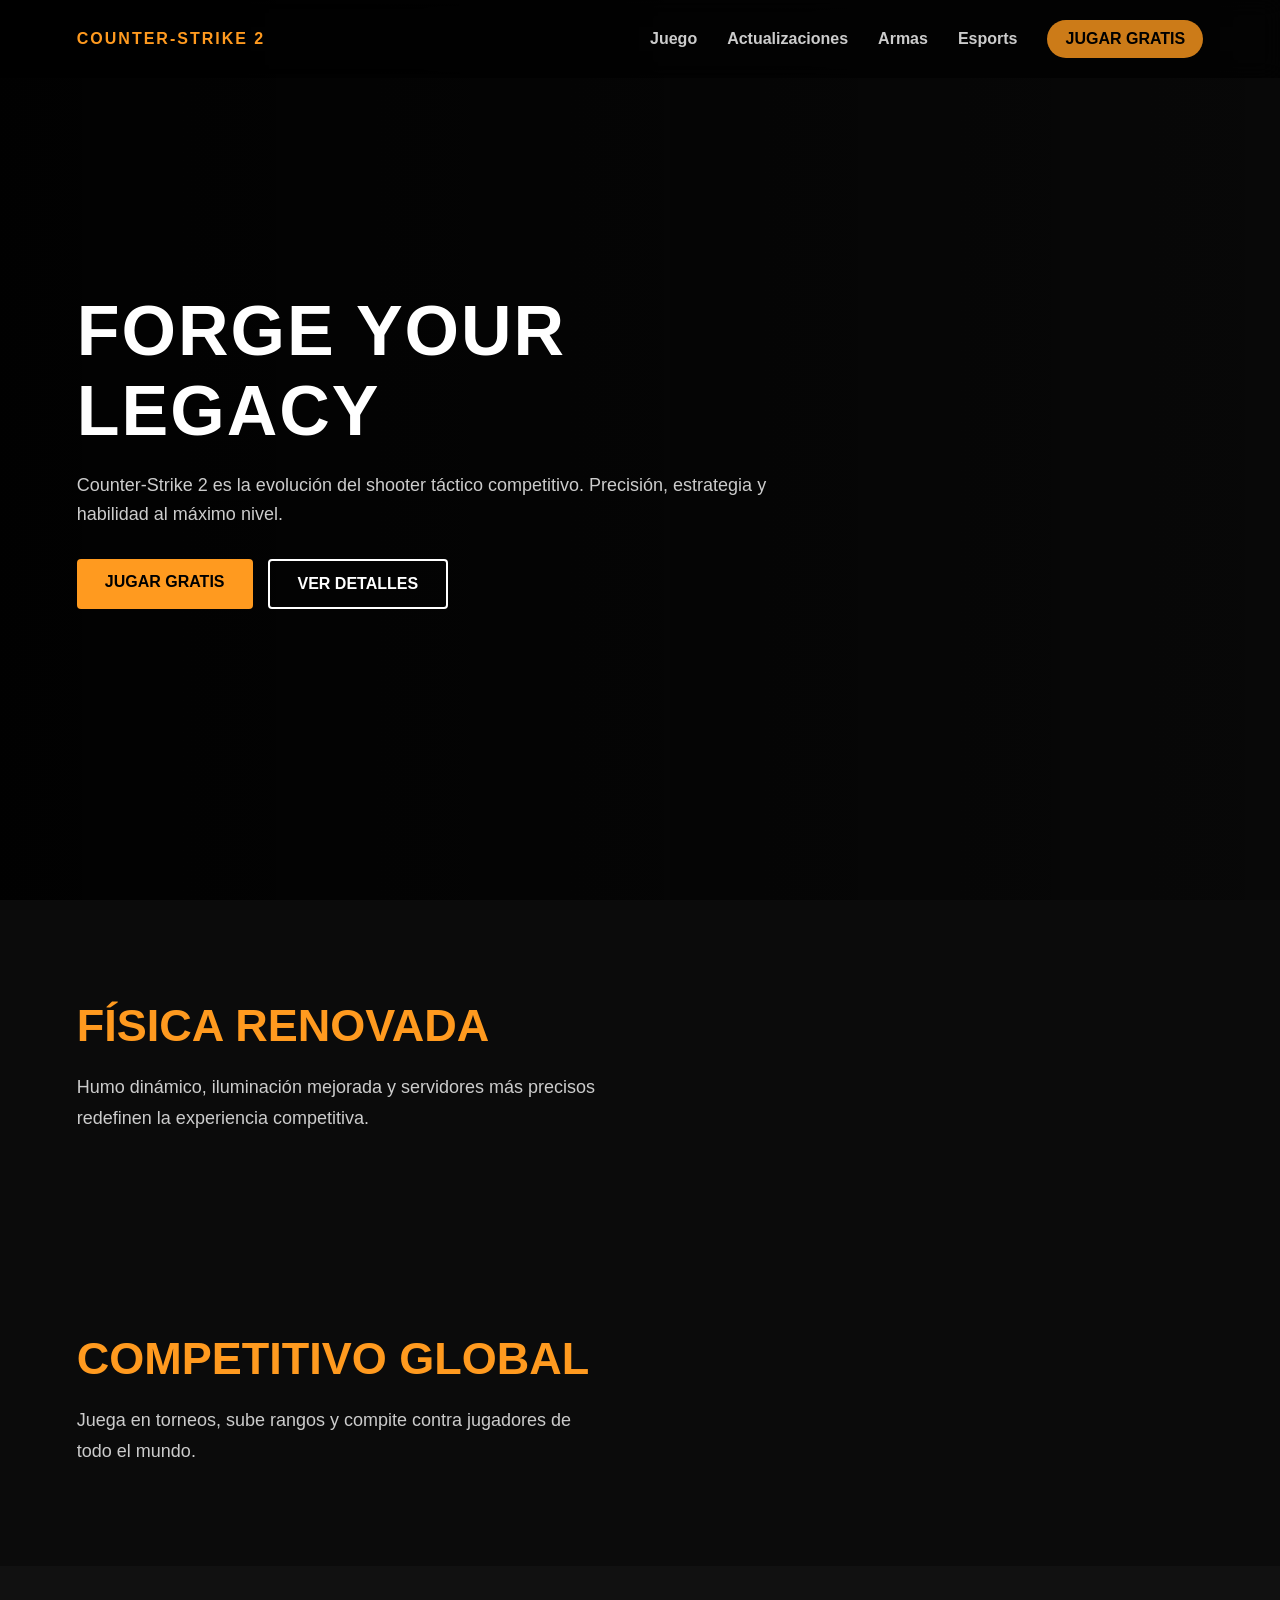
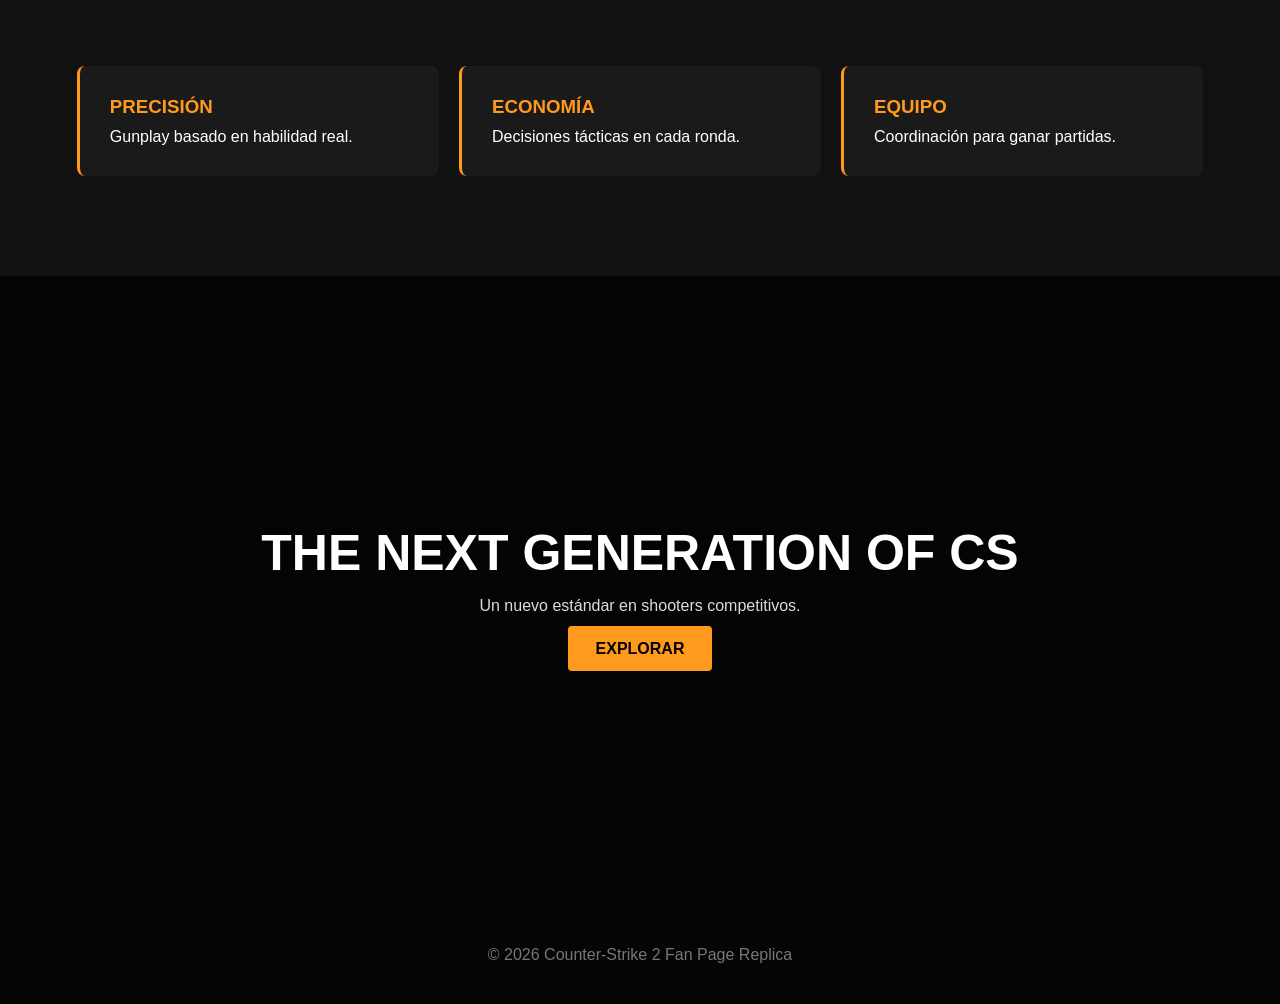
==== index.html @ 10b4cb34 "pagina, css e imagen de prueba" ====
<!DOCTYPE html>
<html lang="es">

<head>
  <meta charset="UTF-8">
  <meta name="viewport" content="width=device-width, initial-scale=1.0">

  <title>Counter-Strike 2</title>

  <link rel="stylesheet" href="pagina.css">
</head>

<body>

  <!-- HEADER -->
  <header>
    <div class="logo">COUNTER-STRIKE 2</div>

    <nav>
      <a href="#">Juego</a>
      <a href="#">Actualizaciones</a>
      <a href="#">Armas</a>
      <a href="#">Esports</a>
      <a class="play" href="#">JUGAR GRATIS</a>
    </nav>
  </header>

  <!-- HERO -->
  <section class="hero">

    <div class="hero-content">

      <h1>
        FORGE YOUR LEGACY
      </h1>

      <p>
        Counter-Strike 2 es la evolución del shooter táctico competitivo.
        Precisión, estrategia y habilidad al máximo nivel.
      </p>

      <div class="buttons">
        <a href="#" class="btn orange">JUGAR GRATIS</a>
        <a href="#" class="btn outline">VER DETALLES</a>
      </div>

    </div>

  </section>

  <!-- FEATURE BLOCK -->
  <section class="feature">

    <div class="text">
      <h2>FÍSICA RENOVADA</h2>
      <p>
        Humo dinámico, iluminación mejorada y servidores más precisos
        redefinen la experiencia competitiva.
      </p>
    </div>

    <div class="image">
      <img src="https://gaming-cdn.com/images/products/9459/screenshot/counter-strike-2-pc-mac-juego-steam-wallpaper-5.jpg?v=1742208833 " alt="">
    </div>

  </section>

  <!-- FEATURE BLOCK REVERSE -->
  <section class="feature reverse">

    <div class="image">
      <img src="https://img.redbull.com/images/c_limit,w_1500,h_1000/f_auto,q_auto/redbullcom/2023/10/29/nrpyeccfqqqiwzxzcxx1/counter-strike-2-consejos" alt="">
    </div>

    <div class="text">
      <h2>COMPETITIVO GLOBAL</h2>
      <p>
        Juega en torneos, sube rangos y compite contra jugadores de todo el mundo.
      </p>
    </div>

  </section>

  <!-- CARDS -->
  <section class="cards">

    <div class="card">
      <h3>PRECISIÓN</h3>
      <p>Gunplay basado en habilidad real.</p>
    </div>

    <div class="card">
      <h3>ECONOMÍA</h3>
      <p>Decisiones tácticas en cada ronda.</p>
    </div>

    <div class="card">
      <h3>EQUIPO</h3>
      <p>Coordinación para ganar partidas.</p>
    </div>

  </section>

  <!-- BIG IMAGE SECTION -->
  <section class="big">

    <div class="big-content">
      <h2>THE NEXT GENERATION OF CS</h2>
      <p>Un nuevo estándar en shooters competitivos.</p>
      <a href="#" class="btn orange">EXPLORAR</a>
    </div>

  </section>

  <!-- FOOTER -->
  <footer>
    <p>© 2026 Counter-Strike 2 Fan Page Replica</p>
  </footer>

</body>

</html>
---- pagina.css ----
*{
  margin:0;
  padding:0;
  box-sizing:border-box;
  font-family:Arial, Helvetica, sans-serif;
}

body{
  background:#0b0b0b;
  color:white;
}

/* HEADER */

header{
  position:fixed;
  top:0;
  width:100%;
  display:flex;
  justify-content:space-between;
  align-items:center;
  padding:20px 6%;
  background:rgba(0,0,0,0.6);
  backdrop-filter:blur(10px);
  z-index:1000;
}

.logo{
  font-weight:900;
  letter-spacing:2px;
  color:#ff9a1f;
}

nav{
  display:flex;
  gap:30px;
  align-items:center;
}

nav a{
  color:white;
  text-decoration:none;
  font-weight:600;
  opacity:0.8;
  transition:0.3s;
}

nav a:hover{
  opacity:1;
  color:#ff9a1f;
}

.play{
  padding:10px 18px;
  background:#ff9a1f;
  color:black !important;
  border-radius:30px;
  font-weight:bold;
}

/* HERO */

.hero{
  height:100vh;
  background:url("https://gaming-cdn.com/images/products/9459/orig/counter-strike-2-pc-mac-juego-steam-cover.jpg?v=1742208833");
  background-size:cover;
  background-position:center;
  display:flex;
  align-items:center;
  padding:0 6%;
  position:relative;
}

.hero::before{
  content:"";
  position:absolute;
  inset:0;
  background:linear-gradient(to right, rgba(0,0,0,0.9), rgba(0,0,0,0.3));
}

.hero-content{
  position:relative;
  max-width:700px;
}

.hero h1{
  font-size:70px;
  letter-spacing:2px;
}

.hero p{
  margin-top:20px;
  color:#ccc;
  line-height:1.6;
  font-size:18px;
}

.buttons{
  margin-top:30px;
  display:flex;
  gap:15px;
}

.btn{
  padding:14px 28px;
  text-decoration:none;
  font-weight:bold;
  border-radius:4px;
  transition:0.3s;
}

.orange{
  background:#ff9a1f;
  color:black;
}

.orange:hover{
  background:#ffb347;
}

.outline{
  border:2px solid white;
  color:white;
}

.outline:hover{
  background:white;
  color:black;
}

/* FEATURE SECTIONS */

.feature{
  display:flex;
  align-items:center;
  justify-content:space-between;
  padding:100px 6%;
  gap:60px;
}

.feature .text{
  flex:1;
}

.feature h2{
  font-size:45px;
  margin-bottom:20px;
  color:#ff9a1f;
}

.feature p{
  color:#ccc;
  line-height:1.7;
  font-size:18px;
}

.feature .image{
  flex:1;
}

.feature img{
  width:100%;
  border-radius:10px;
}

/* reverse layout */
.reverse{
  flex-direction:row-reverse;
}

/* CARDS */

.cards{
  display:grid;
  grid-template-columns:repeat(auto-fit,minmax(250px,1fr));
  padding:100px 6%;
  gap:20px;
  background:#111;
}

.card{
  background:#1a1a1a;
  padding:30px;
  border-radius:8px;
  border-left:3px solid #ff9a1f;
}

.card h3{
  margin-bottom:10px;
  color:#ff9a1f;
}

/* BIG SECTION */

.big{
  height:70vh;
  background:url("https://giffiles.alphacoders.com/220/220992.gif");
  background-size:cover;
  background-position:center;
  display:flex;
  align-items:center;
  justify-content:center;
  text-align:center;
  position:relative;
}

.big::before{
  content:"";
  position:absolute;
  inset:0;
  background:rgba(0,0,0,0.6);
}

.big-content{
  position:relative;
  max-width:800px;
}

.big h2{
  font-size:50px;
  margin-bottom:15px;
}

.big p{
  color:#ddd;
  margin-bottom:25px;
}

/* FOOTER */

footer{
  padding:40px;
  text-align:center;
  background:#050505;
  color:#777;
}

/* RESPONSIVE */

@media(max-width:900px){

  .hero h1{
    font-size:40px;
  }

  .feature{
    flex-direction:column;
  }

}
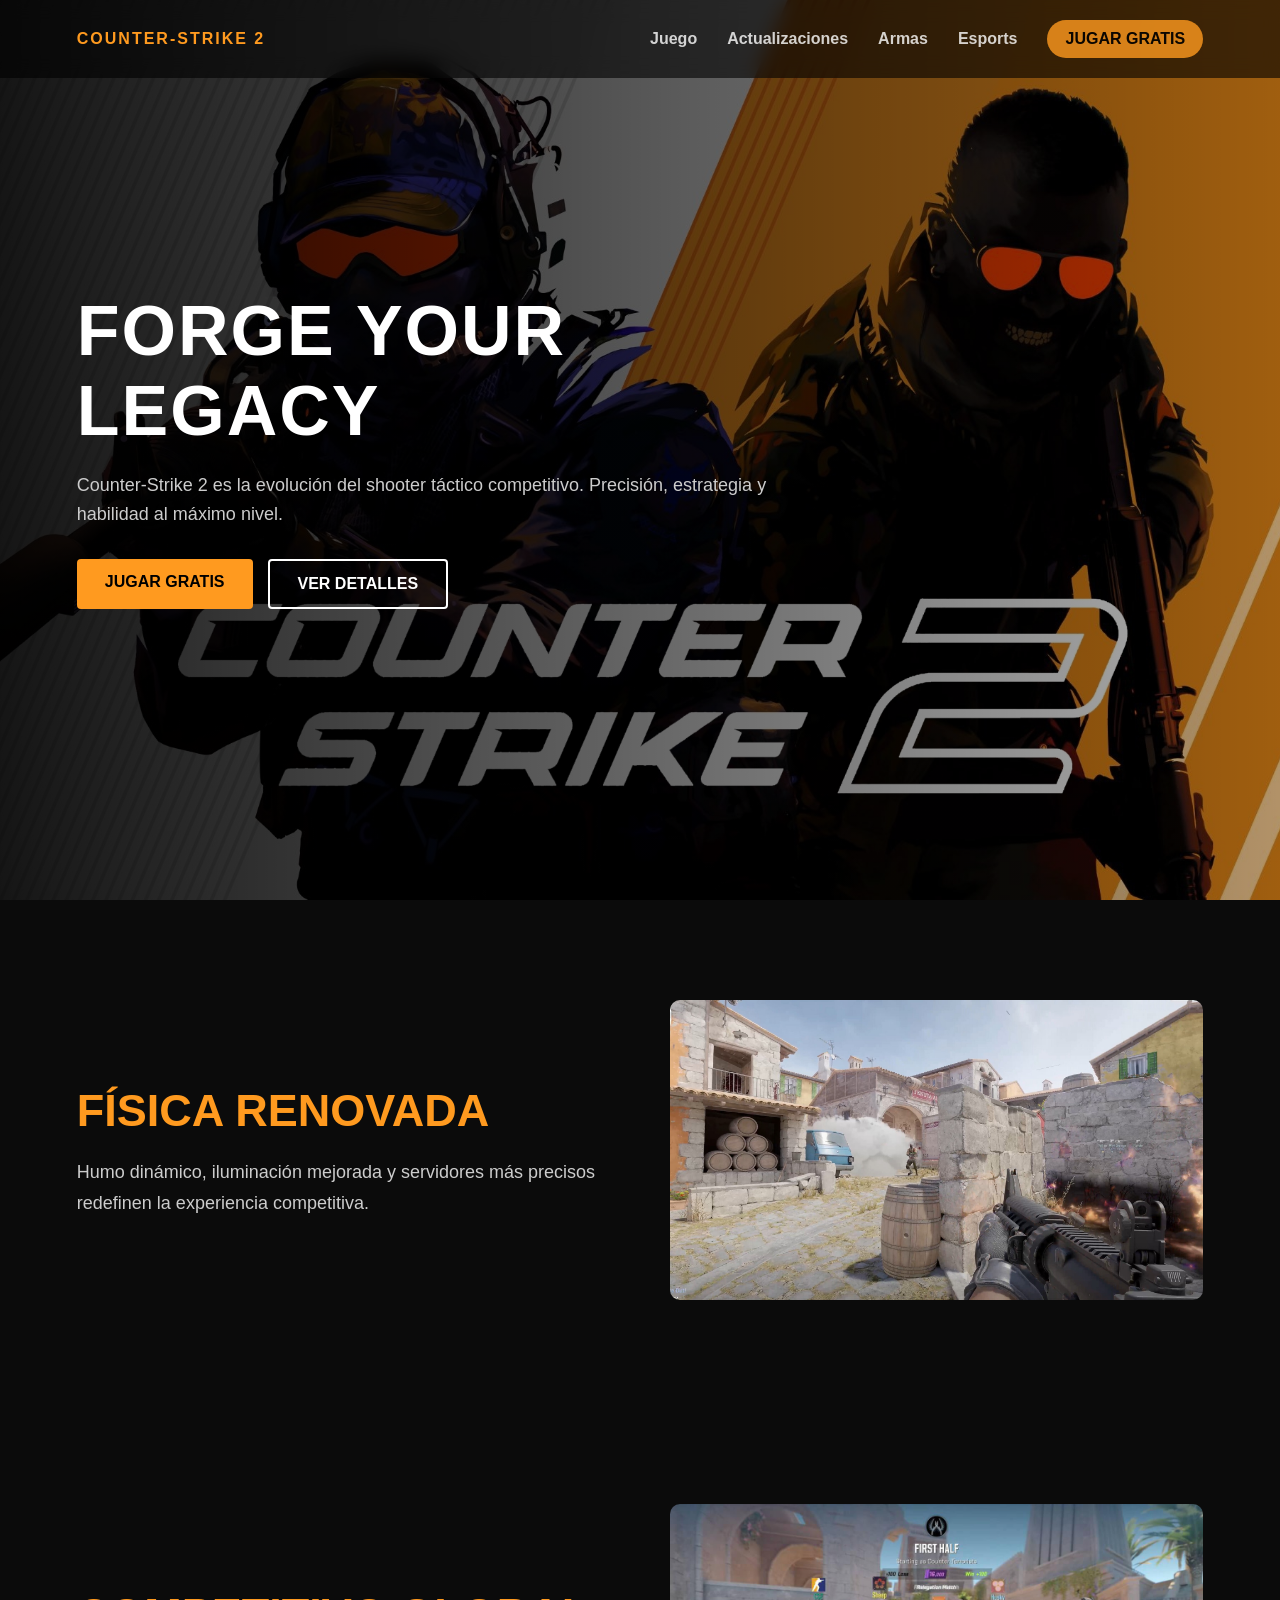
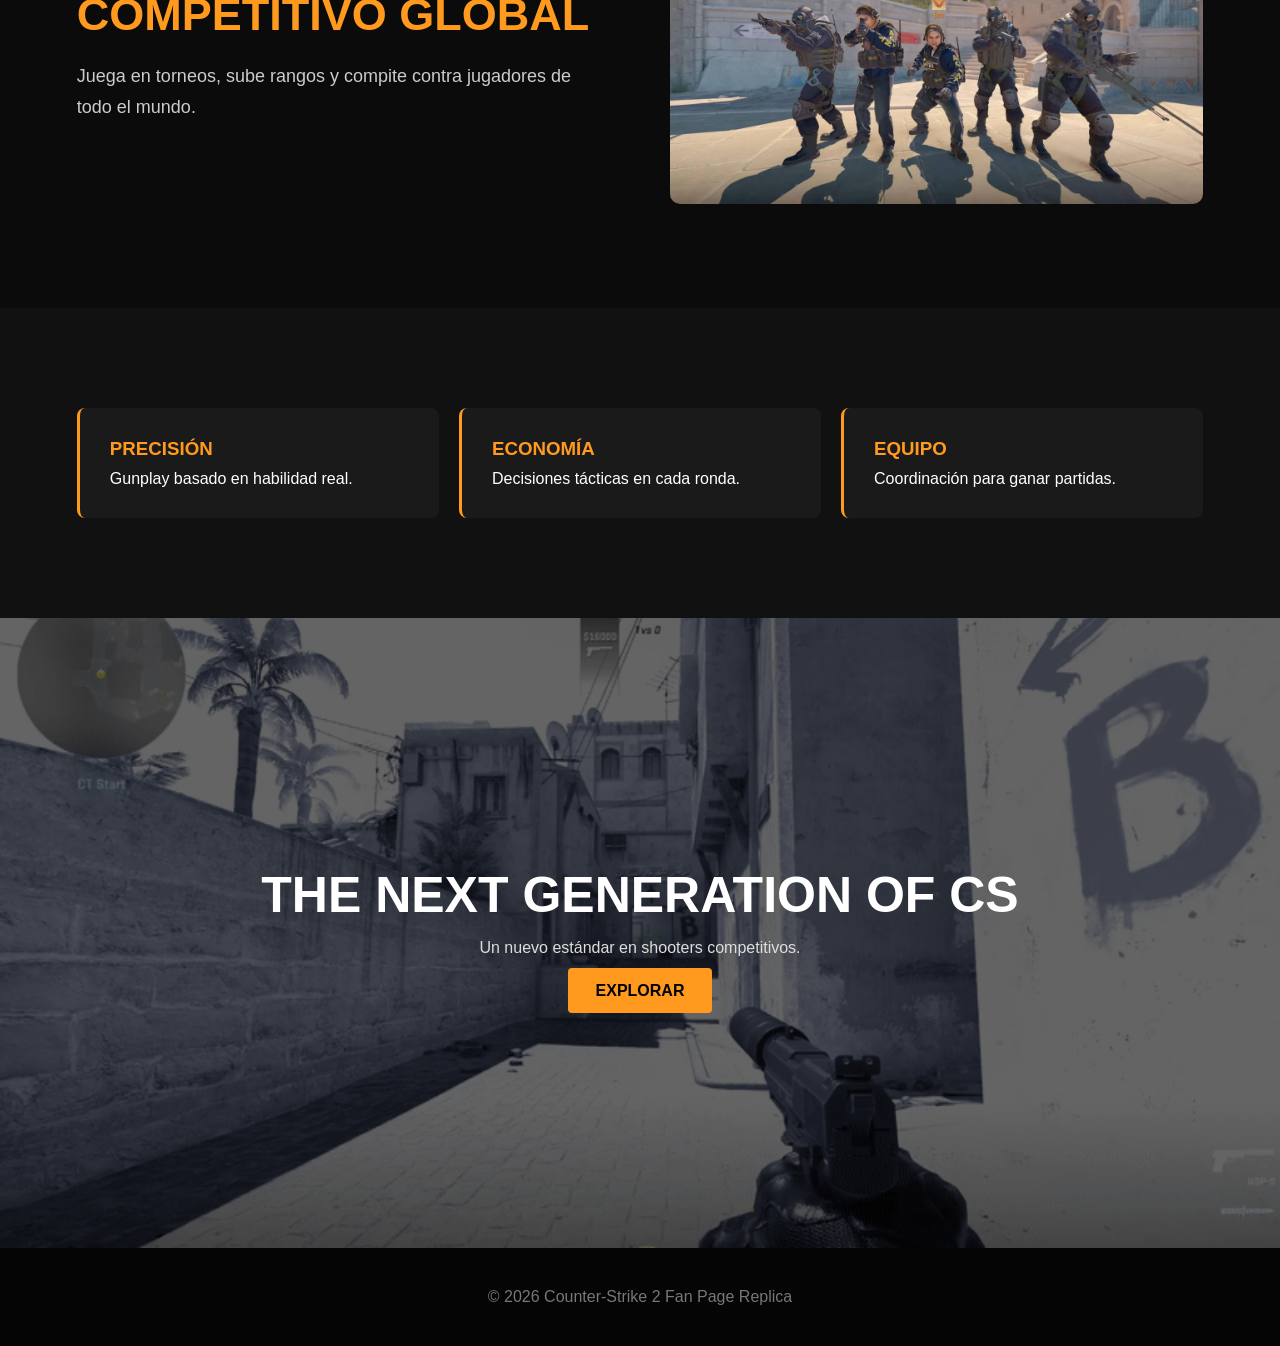
==== commit c9a21a97: "Imagenes en ruta relativa" ====
--- a/index.html
+++ b/index.html
@@ -60,7 +60,7 @@
     </div>
 
     <div class="image">
-      <img src="https://gaming-cdn.com/images/products/9459/screenshot/counter-strike-2-pc-mac-juego-steam-wallpaper-5.jpg?v=1742208833 " alt="">
+      <img src="img/fisicas.jpg">
     </div>
 
   </section>
@@ -69,7 +69,7 @@
   <section class="feature reverse">
 
     <div class="image">
-      <img src="https://img.redbull.com/images/c_limit,w_1500,h_1000/f_auto,q_auto/redbullcom/2023/10/29/nrpyeccfqqqiwzxzcxx1/counter-strike-2-consejos" alt="">
+      <img src="img/InicioRonda.jpg">
     </div>
 
     <div class="text">
--- a/pagina.css
+++ b/pagina.css
@@ -62,7 +62,7 @@
 
 .hero{
   height:100vh;
-  background:url("https://gaming-cdn.com/images/products/9459/orig/counter-strike-2-pc-mac-juego-steam-cover.jpg?v=1742208833");
+  background:url("img/fondoCounterStrike.jpg");
   background-size:cover;
   background-position:center;
   display:flex;
@@ -194,7 +194,7 @@
 
 .big{
   height:70vh;
-  background:url("https://giffiles.alphacoders.com/220/220992.gif");
+  background:url("img/inicio.gif");
   background-size:cover;
   background-position:center;
   display:flex;
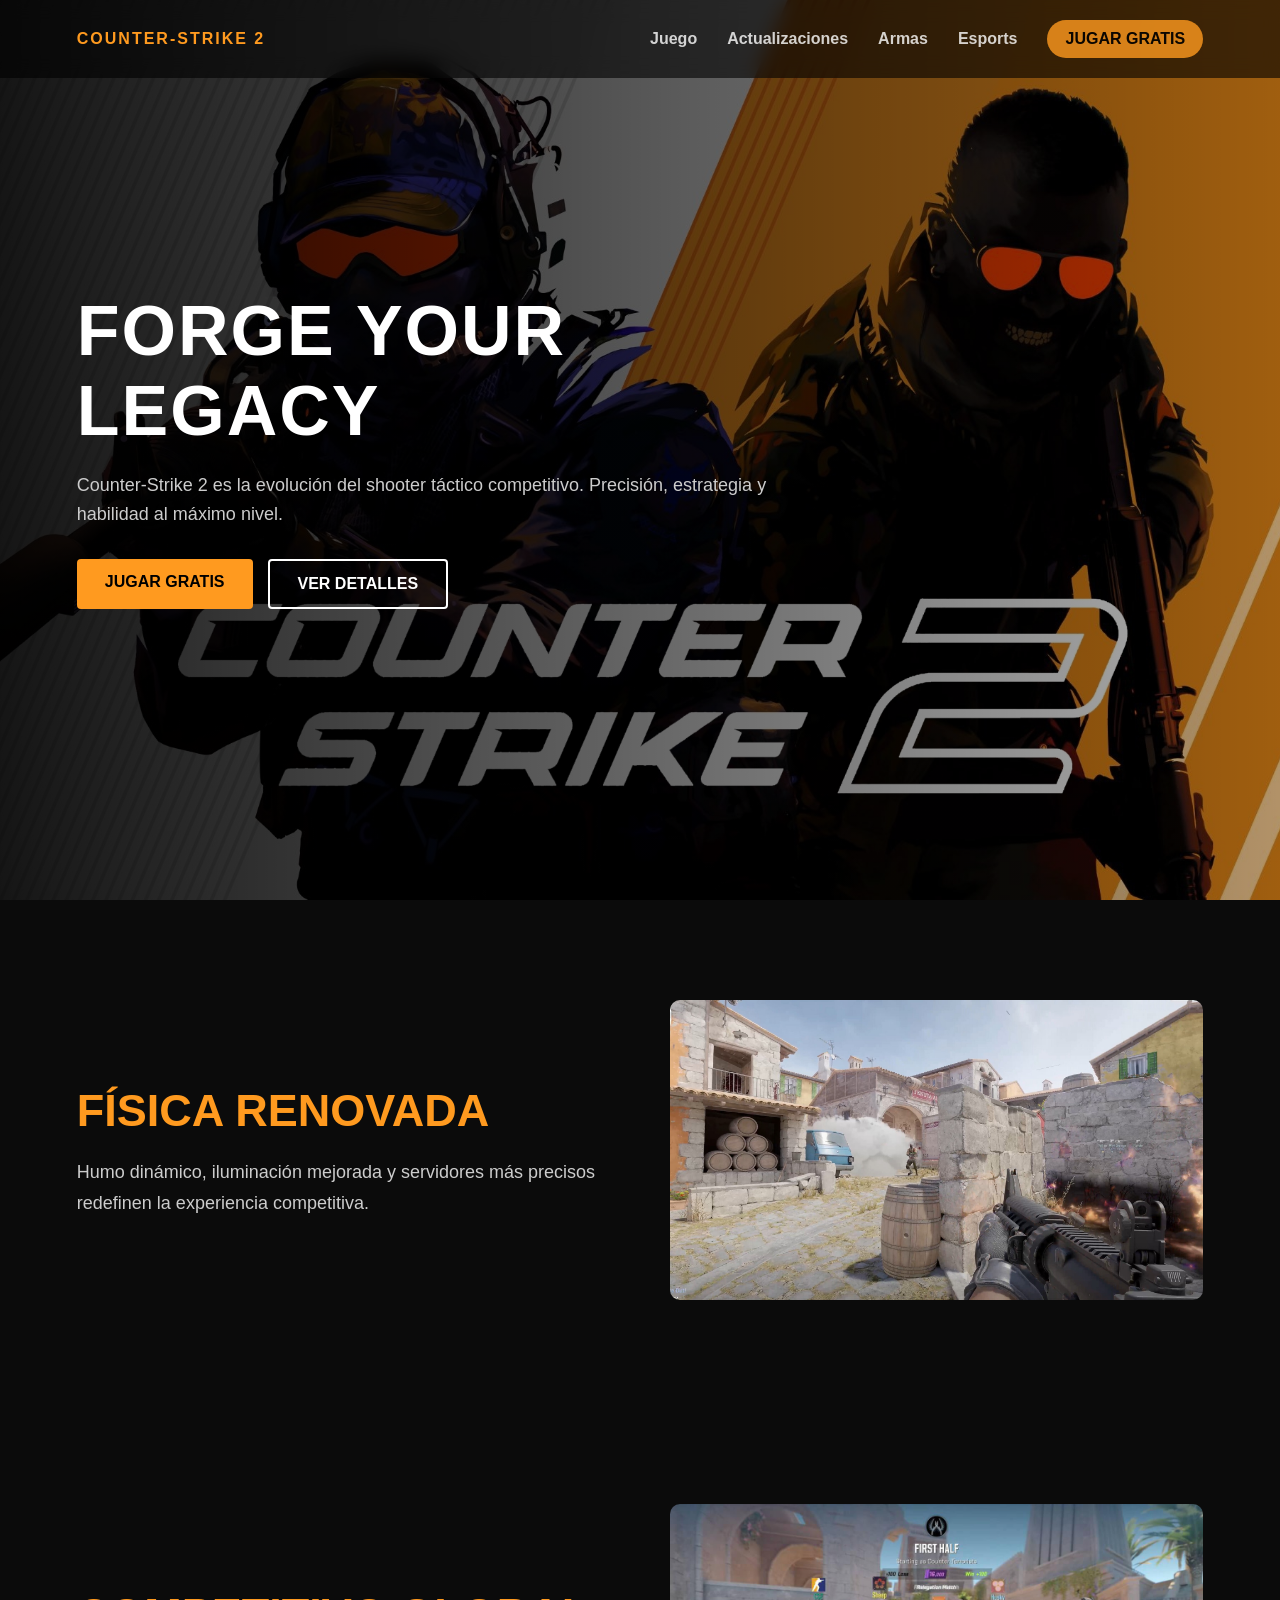
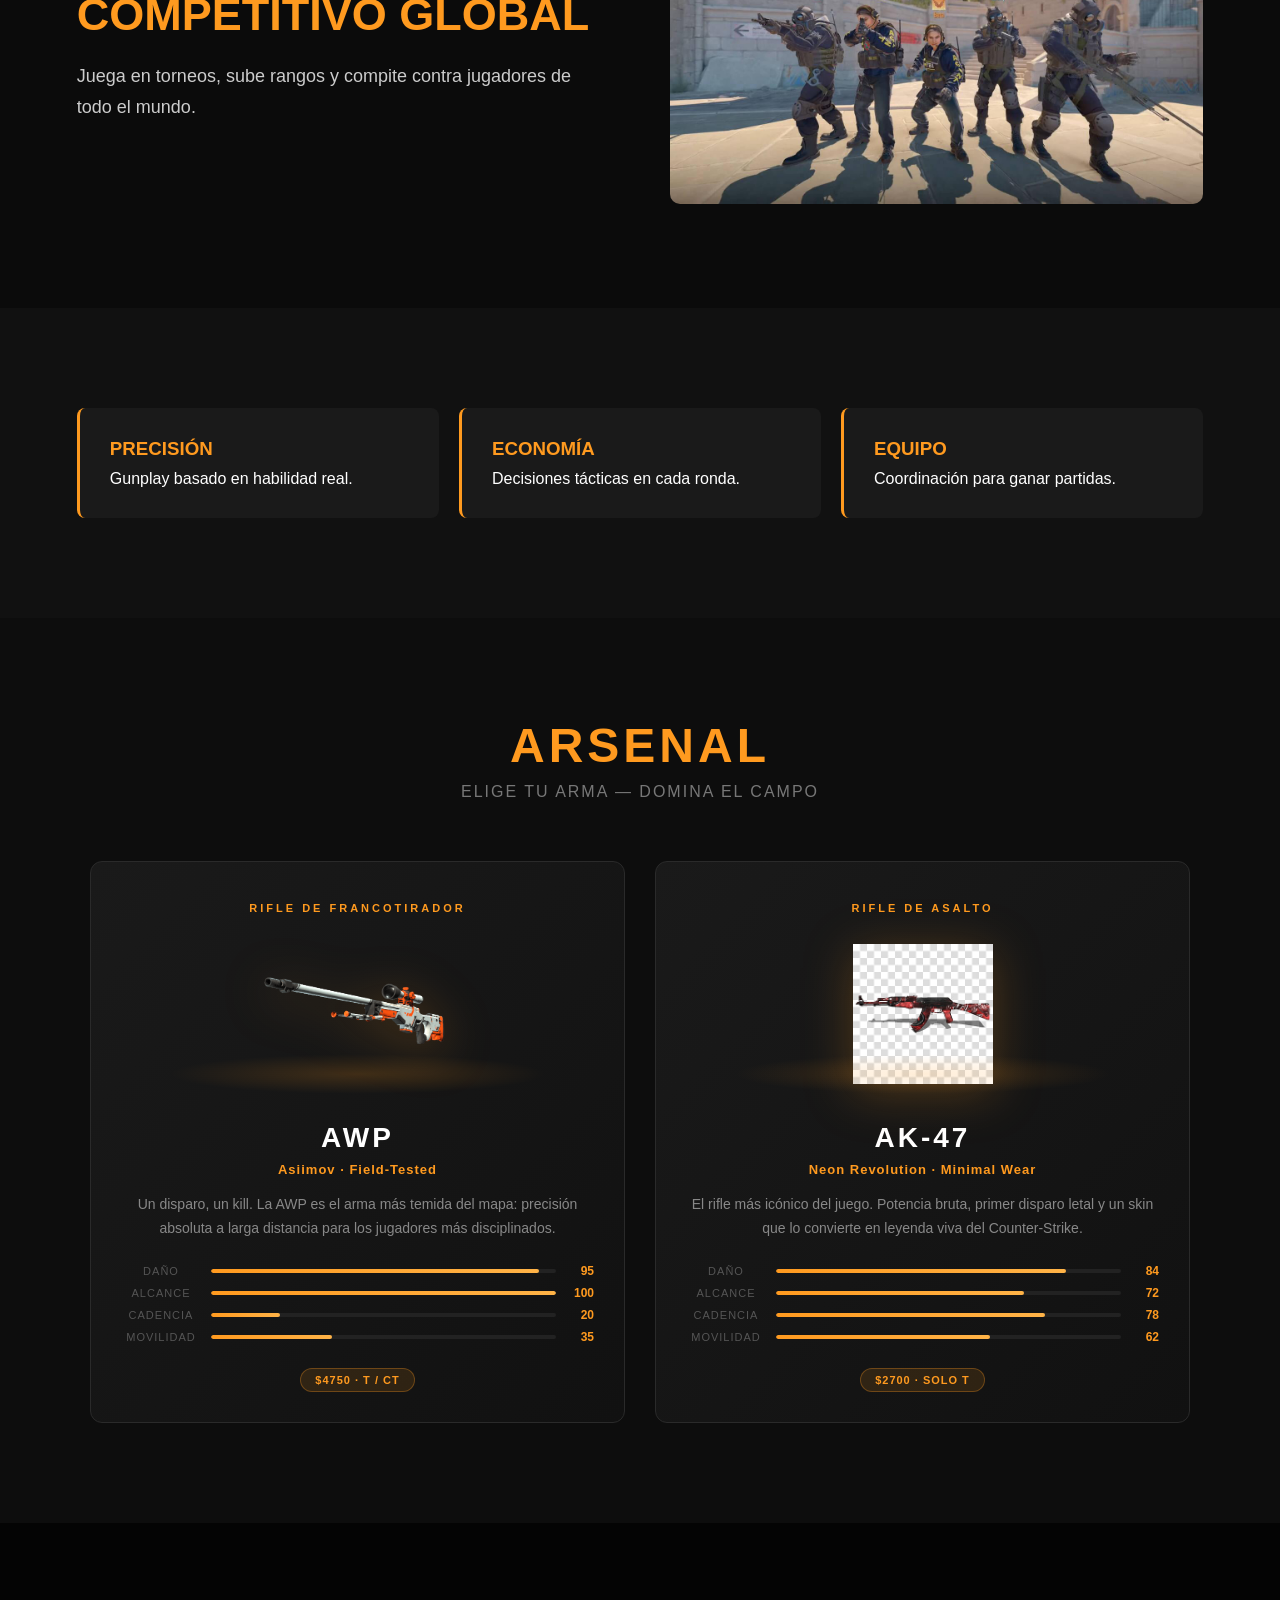
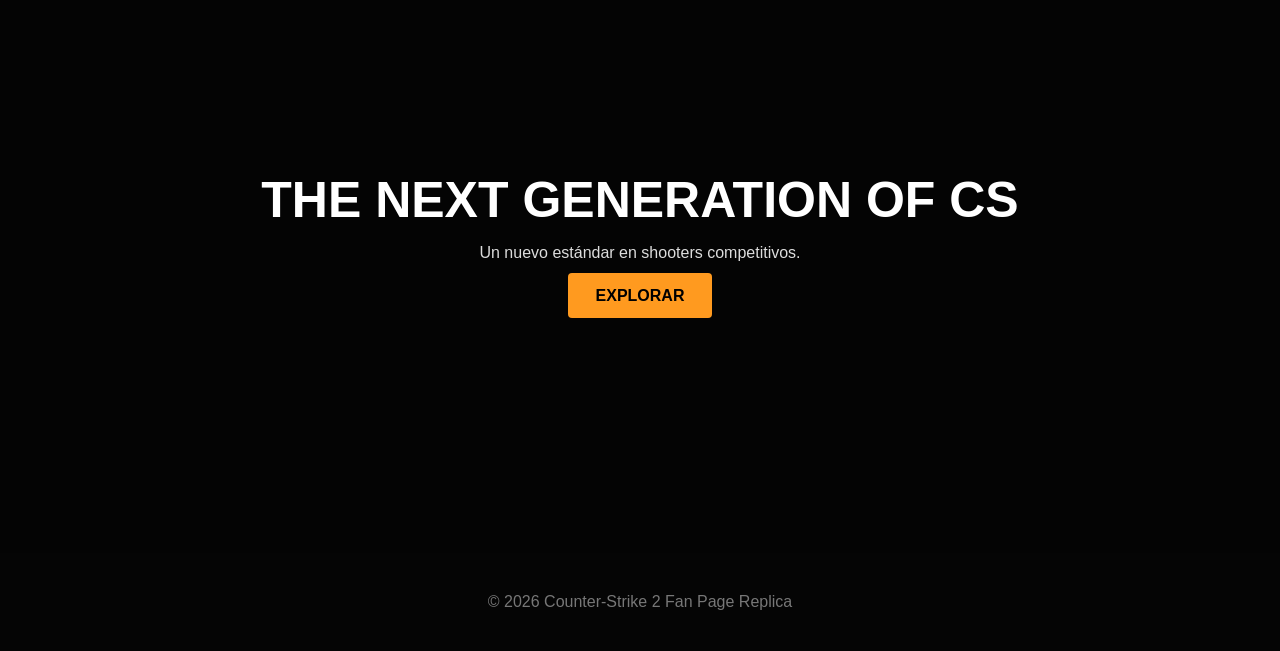
==== commit 09e3a1e5: "Armas Awp y Ak47" ====
--- a/index.html
+++ b/index.html
@@ -4,10 +4,8 @@
 <head>
   <meta charset="UTF-8">
   <meta name="viewport" content="width=device-width, initial-scale=1.0">
-
   <title>Counter-Strike 2</title>
-
-  <link rel="stylesheet" href="pagina.css">
+  <link rel="stylesheet" href="css/pagina.css">
 </head>
 
 <body>
@@ -15,7 +13,6 @@
   <!-- HEADER -->
   <header>
     <div class="logo">COUNTER-STRIKE 2</div>
-
     <nav>
       <a href="#">Juego</a>
       <a href="#">Actualizaciones</a>
@@ -27,89 +24,139 @@
 
   <!-- HERO -->
   <section class="hero">
-
     <div class="hero-content">
-
-      <h1>
-        FORGE YOUR LEGACY
-      </h1>
-
-      <p>
-        Counter-Strike 2 es la evolución del shooter táctico competitivo.
-        Precisión, estrategia y habilidad al máximo nivel.
-      </p>
-
+      <h1>FORGE YOUR LEGACY</h1>
+      <p>Counter-Strike 2 es la evolución del shooter táctico competitivo. Precisión, estrategia y habilidad al máximo nivel.</p>
       <div class="buttons">
         <a href="#" class="btn orange">JUGAR GRATIS</a>
         <a href="#" class="btn outline">VER DETALLES</a>
       </div>
-
     </div>
-
   </section>
 
   <!-- FEATURE BLOCK -->
   <section class="feature">
-
     <div class="text">
       <h2>FÍSICA RENOVADA</h2>
-      <p>
-        Humo dinámico, iluminación mejorada y servidores más precisos
-        redefinen la experiencia competitiva.
-      </p>
+      <p>Humo dinámico, iluminación mejorada y servidores más precisos redefinen la experiencia competitiva.</p>
     </div>
-
     <div class="image">
       <img src="img/fisicas.jpg">
     </div>
-
   </section>
 
   <!-- FEATURE BLOCK REVERSE -->
   <section class="feature reverse">
-
     <div class="image">
       <img src="img/InicioRonda.jpg">
     </div>
-
     <div class="text">
       <h2>COMPETITIVO GLOBAL</h2>
-      <p>
-        Juega en torneos, sube rangos y compite contra jugadores de todo el mundo.
-      </p>
+      <p>Juega en torneos, sube rangos y compite contra jugadores de todo el mundo.</p>
     </div>
-
   </section>
 
   <!-- CARDS -->
   <section class="cards">
-
     <div class="card">
       <h3>PRECISIÓN</h3>
       <p>Gunplay basado en habilidad real.</p>
     </div>
-
     <div class="card">
       <h3>ECONOMÍA</h3>
       <p>Decisiones tácticas en cada ronda.</p>
     </div>
-
     <div class="card">
       <h3>EQUIPO</h3>
       <p>Coordinación para ganar partidas.</p>
     </div>
+  </section>
 
+  <!-- WEAPONS SECTION -->
+  <section class="weapons">
+    <h2 class="section-title">ARSENAL</h2>
+    <p class="section-sub">Elige tu arma — domina el campo</p>
+
+    <div class="weapons-grid">
+
+      <!-- AWP -->
+      <div class="weapon-card">
+        <div class="weapon-type">Rifle de francotirador</div>
+        <div class="weapon-img-wrap">
+          <img src="img/awp.png" alt="AWP | Asiimov">
+        </div>
+        <div class="weapon-name">AWP</div>
+        <div class="weapon-skin">Asiimov · Field-Tested</div>
+        <p class="weapon-desc">Un disparo, un kill. La AWP es el arma más temida del mapa: precisión absoluta a larga distancia para los jugadores más disciplinados.</p>
+        <div class="weapon-stats">
+          <div class="stat-row">
+            <span class="stat-label">Daño</span>
+            <div class="stat-bar"><div class="stat-fill" style="width:95%"></div></div>
+            <span class="stat-value">95</span>
+          </div>
+          <div class="stat-row">
+            <span class="stat-label">Alcance</span>
+            <div class="stat-bar"><div class="stat-fill" style="width:100%"></div></div>
+            <span class="stat-value">100</span>
+          </div>
+          <div class="stat-row">
+            <span class="stat-label">Cadencia</span>
+            <div class="stat-bar"><div class="stat-fill" style="width:20%"></div></div>
+            <span class="stat-value">20</span>
+          </div>
+          <div class="stat-row">
+            <span class="stat-label">Movilidad</span>
+            <div class="stat-bar"><div class="stat-fill" style="width:35%"></div></div>
+            <span class="stat-value">35</span>
+          </div>
+        </div>
+        <span class="weapon-badge">$4750 · T / CT</span>
+      </div>
+
+      <!-- AK-47 -->
+      <div class="weapon-card">
+        <div class="weapon-type">Rifle de asalto</div>
+        <div class="weapon-img-wrap">
+          <img src="img/ak47.png" alt="AK-47 | Neon Revolution">
+        </div>
+        <div class="weapon-name">AK-47</div>
+        <div class="weapon-skin">Neon Revolution · Minimal Wear</div>
+        <p class="weapon-desc">El rifle más icónico del juego. Potencia bruta, primer disparo letal y un skin que lo convierte en leyenda viva del Counter-Strike.</p>
+        <div class="weapon-stats">
+          <div class="stat-row">
+            <span class="stat-label">Daño</span>
+            <div class="stat-bar"><div class="stat-fill" style="width:84%"></div></div>
+            <span class="stat-value">84</span>
+          </div>
+          <div class="stat-row">
+            <span class="stat-label">Alcance</span>
+            <div class="stat-bar"><div class="stat-fill" style="width:72%"></div></div>
+            <span class="stat-value">72</span>
+          </div>
+          <div class="stat-row">
+            <span class="stat-label">Cadencia</span>
+            <div class="stat-bar"><div class="stat-fill" style="width:78%"></div></div>
+            <span class="stat-value">78</span>
+          </div>
+          <div class="stat-row">
+            <span class="stat-label">Movilidad</span>
+            <div class="stat-bar"><div class="stat-fill" style="width:62%"></div></div>
+            <span class="stat-value">62</span>
+          </div>
+        </div>
+        <span class="weapon-badge">$2700 · Solo T</span>
+      </div>
+
+    </div>
   </section>
 
   <!-- BIG IMAGE SECTION -->
   <section class="big">
-
     <div class="big-content">
       <h2>THE NEXT GENERATION OF CS</h2>
       <p>Un nuevo estándar en shooters competitivos.</p>
       <a href="#" class="btn orange">EXPLORAR</a>
     </div>
-
   </section>
 
   <!-- FOOTER -->
@@ -118,5 +165,4 @@
   </footer>
 
 </body>
-
 </html>
--- a/css/pagina.css
+++ b/css/pagina.css
@@ -0,0 +1,439 @@
+*{
+  margin:0;
+  padding:0;
+  box-sizing:border-box;
+  font-family:Arial, Helvetica, sans-serif;
+}
+
+body{
+  background:#0b0b0b;
+  color:white;
+}
+
+/* HEADER */
+
+header{
+  position:fixed;
+  top:0;
+  width:100%;
+  display:flex;
+  justify-content:space-between;
+  align-items:center;
+  padding:20px 6%;
+  background:rgba(0,0,0,0.6);
+  backdrop-filter:blur(10px);
+  z-index:1000;
+}
+
+.logo{
+  font-weight:900;
+  letter-spacing:2px;
+  color:#ff9a1f;
+}
+
+nav{
+  display:flex;
+  gap:30px;
+  align-items:center;
+}
+
+nav a{
+  color:white;
+  text-decoration:none;
+  font-weight:600;
+  opacity:0.8;
+  transition:0.3s;
+}
+
+nav a:hover{
+  opacity:1;
+  color:#ff9a1f;
+}
+
+.play{
+  padding:10px 18px;
+  background:#ff9a1f;
+  color:black !important;
+  border-radius:30px;
+  font-weight:bold;
+}
+
+/* HERO */
+
+.hero{
+  height:100vh;
+  background:url("../img/fondoCounterStrike.jpg");
+  background-size:cover;
+  background-position:center;
+  display:flex;
+  align-items:center;
+  padding:0 6%;
+  position:relative;
+}
+
+.hero::before{
+  content:"";
+  position:absolute;
+  inset:0;
+  background:linear-gradient(to right, rgba(0,0,0,0.9), rgba(0,0,0,0.3));
+}
+
+.hero-content{
+  position:relative;
+  max-width:700px;
+}
+
+.hero h1{
+  font-size:70px;
+  letter-spacing:2px;
+}
+
+.hero p{
+  margin-top:20px;
+  color:#ccc;
+  line-height:1.6;
+  font-size:18px;
+}
+
+.buttons{
+  margin-top:30px;
+  display:flex;
+  gap:15px;
+}
+
+.btn{
+  padding:14px 28px;
+  text-decoration:none;
+  font-weight:bold;
+  border-radius:4px;
+  transition:0.3s;
+}
+
+.orange{
+  background:#ff9a1f;
+  color:black;
+}
+
+.orange:hover{
+  background:#ffb347;
+}
+
+.outline{
+  border:2px solid white;
+  color:white;
+}
+
+.outline:hover{
+  background:white;
+  color:black;
+}
+
+/* FEATURE SECTIONS */
+
+.feature{
+  display:flex;
+  align-items:center;
+  justify-content:space-between;
+  padding:100px 6%;
+  gap:60px;
+}
+
+.feature .text{
+  flex:1;
+}
+
+.feature h2{
+  font-size:45px;
+  margin-bottom:20px;
+  color:#ff9a1f;
+}
+
+.feature p{
+  color:#ccc;
+  line-height:1.7;
+  font-size:18px;
+}
+
+.feature .image{
+  flex:1;
+}
+
+.feature img{
+  width:100%;
+  border-radius:10px;
+}
+
+/* reverse layout */
+.reverse{
+  flex-direction:row-reverse;
+}
+
+/* CARDS */
+
+.cards{
+  display:grid;
+  grid-template-columns:repeat(auto-fit,minmax(250px,1fr));
+  padding:100px 6%;
+  gap:20px;
+  background:#111;
+}
+
+.card{
+  background:#1a1a1a;
+  padding:30px;
+  border-radius:8px;
+  border-left:3px solid #ff9a1f;
+}
+
+.card h3{
+  margin-bottom:10px;
+  color:#ff9a1f;
+}
+
+/* BIG SECTION */
+
+.big{
+  height:70vh;
+  background:url("img/inicio.gif");
+  background-size:cover;
+  background-position:center;
+  display:flex;
+  align-items:center;
+  justify-content:center;
+  text-align:center;
+  position:relative;
+}
+
+.big::before{
+  content:"";
+  position:absolute;
+  inset:0;
+  background:rgba(0,0,0,0.6);
+}
+
+.big-content{
+  position:relative;
+  max-width:800px;
+}
+
+.big h2{
+  font-size:50px;
+  margin-bottom:15px;
+}
+
+.big p{
+  color:#ddd;
+  margin-bottom:25px;
+}
+
+/* FOOTER */
+
+footer{
+  padding:40px;
+  text-align:center;
+  background:#050505;
+  color:#777;
+}
+
+/* WEAPONS SECTION */
+
+.weapons{
+  padding:100px 6%;
+  background:#0d0d0d;
+  text-align:center;
+}
+
+.weapons .section-title{
+  font-size:48px;
+  font-weight:900;
+  letter-spacing:4px;
+  color:#ff9a1f;
+  margin-bottom:10px;
+  text-transform:uppercase;
+}
+
+.weapons .section-sub{
+  color:#777;
+  font-size:16px;
+  letter-spacing:2px;
+  margin-bottom:60px;
+  text-transform:uppercase;
+}
+
+.weapons-grid{
+  display:grid;
+  grid-template-columns:repeat(auto-fit,minmax(340px,1fr));
+  gap:30px;
+  max-width:1100px;
+  margin:0 auto;
+}
+
+.weapon-card{
+  background:linear-gradient(135deg,#1a1a1a 0%,#111 100%);
+  border:1px solid #2a2a2a;
+  border-radius:12px;
+  padding:40px 30px 30px;
+  position:relative;
+  overflow:hidden;
+  transition:transform 0.3s ease, border-color 0.3s ease, box-shadow 0.3s ease;
+  cursor:pointer;
+}
+
+.weapon-card::before{
+  content:"";
+  position:absolute;
+  top:0; left:0; right:0;
+  height:3px;
+  background:linear-gradient(90deg, transparent, #ff9a1f, transparent);
+  opacity:0;
+  transition:opacity 0.3s ease;
+}
+
+.weapon-card:hover{
+  transform:translateY(-8px);
+  border-color:#ff9a1f44;
+  box-shadow:0 20px 60px rgba(255,154,31,0.15);
+}
+
+.weapon-card:hover::before{
+  opacity:1;
+}
+
+.weapon-type{
+  font-size:11px;
+  letter-spacing:3px;
+  color:#ff9a1f;
+  text-transform:uppercase;
+  font-weight:700;
+  margin-bottom:20px;
+}
+
+.weapon-img-wrap{
+  position:relative;
+  height:160px;
+  display:flex;
+  align-items:center;
+  justify-content:center;
+  margin-bottom:28px;
+}
+
+.weapon-img-wrap::after{
+  content:"";
+  position:absolute;
+  bottom:0; left:10%; right:10%;
+  height:40px;
+  background:radial-gradient(ellipse at center, rgba(255,154,31,0.18) 0%, transparent 70%);
+  pointer-events:none;
+}
+
+.weapon-img-wrap img{
+  max-width:100%;
+  max-height:140px;
+  object-fit:contain;
+  filter:drop-shadow(0 8px 24px rgba(255,154,31,0.25));
+  transition:transform 0.4s ease, filter 0.4s ease;
+}
+
+.weapon-card:hover .weapon-img-wrap img{
+  transform:scale(1.06) translateY(-4px);
+  filter:drop-shadow(0 16px 36px rgba(255,154,31,0.45));
+}
+
+.weapon-name{
+  font-size:28px;
+  font-weight:900;
+  letter-spacing:3px;
+  color:white;
+  margin-bottom:8px;
+}
+
+.weapon-skin{
+  font-size:13px;
+  color:#ff9a1f;
+  font-weight:600;
+  letter-spacing:1px;
+  margin-bottom:16px;
+}
+
+.weapon-desc{
+  color:#888;
+  font-size:14px;
+  line-height:1.7;
+  margin-bottom:24px;
+}
+
+.weapon-stats{
+  display:flex;
+  flex-direction:column;
+  gap:8px;
+  margin-bottom:24px;
+}
+
+.stat-row{
+  display:flex;
+  align-items:center;
+  gap:10px;
+}
+
+.stat-label{
+  font-size:11px;
+  color:#555;
+  letter-spacing:1px;
+  text-transform:uppercase;
+  width:80px;
+  flex-shrink:0;
+}
+
+.stat-bar{
+  flex:1;
+  height:4px;
+  background:#222;
+  border-radius:2px;
+  overflow:hidden;
+}
+
+.stat-fill{
+  height:100%;
+  background:linear-gradient(90deg,#ff9a1f,#ffb347);
+  border-radius:2px;
+  transition:width 0.8s ease;
+}
+
+.stat-value{
+  font-size:12px;
+  color:#ff9a1f;
+  font-weight:700;
+  width:28px;
+  text-align:right;
+}
+
+.weapon-badge{
+  display:inline-block;
+  padding:5px 14px;
+  background:rgba(255,154,31,0.12);
+  border:1px solid rgba(255,154,31,0.3);
+  border-radius:20px;
+  font-size:11px;
+  color:#ff9a1f;
+  font-weight:700;
+  letter-spacing:1px;
+  text-transform:uppercase;
+}
+
+/* RESPONSIVE */
+
+@media(max-width:900px){
+
+  .hero h1{
+    font-size:40px;
+  }
+
+  .feature{
+    flex-direction:column;
+  }
+
+  .weapons-grid{
+    grid-template-columns:1fr;
+  }
+
+}
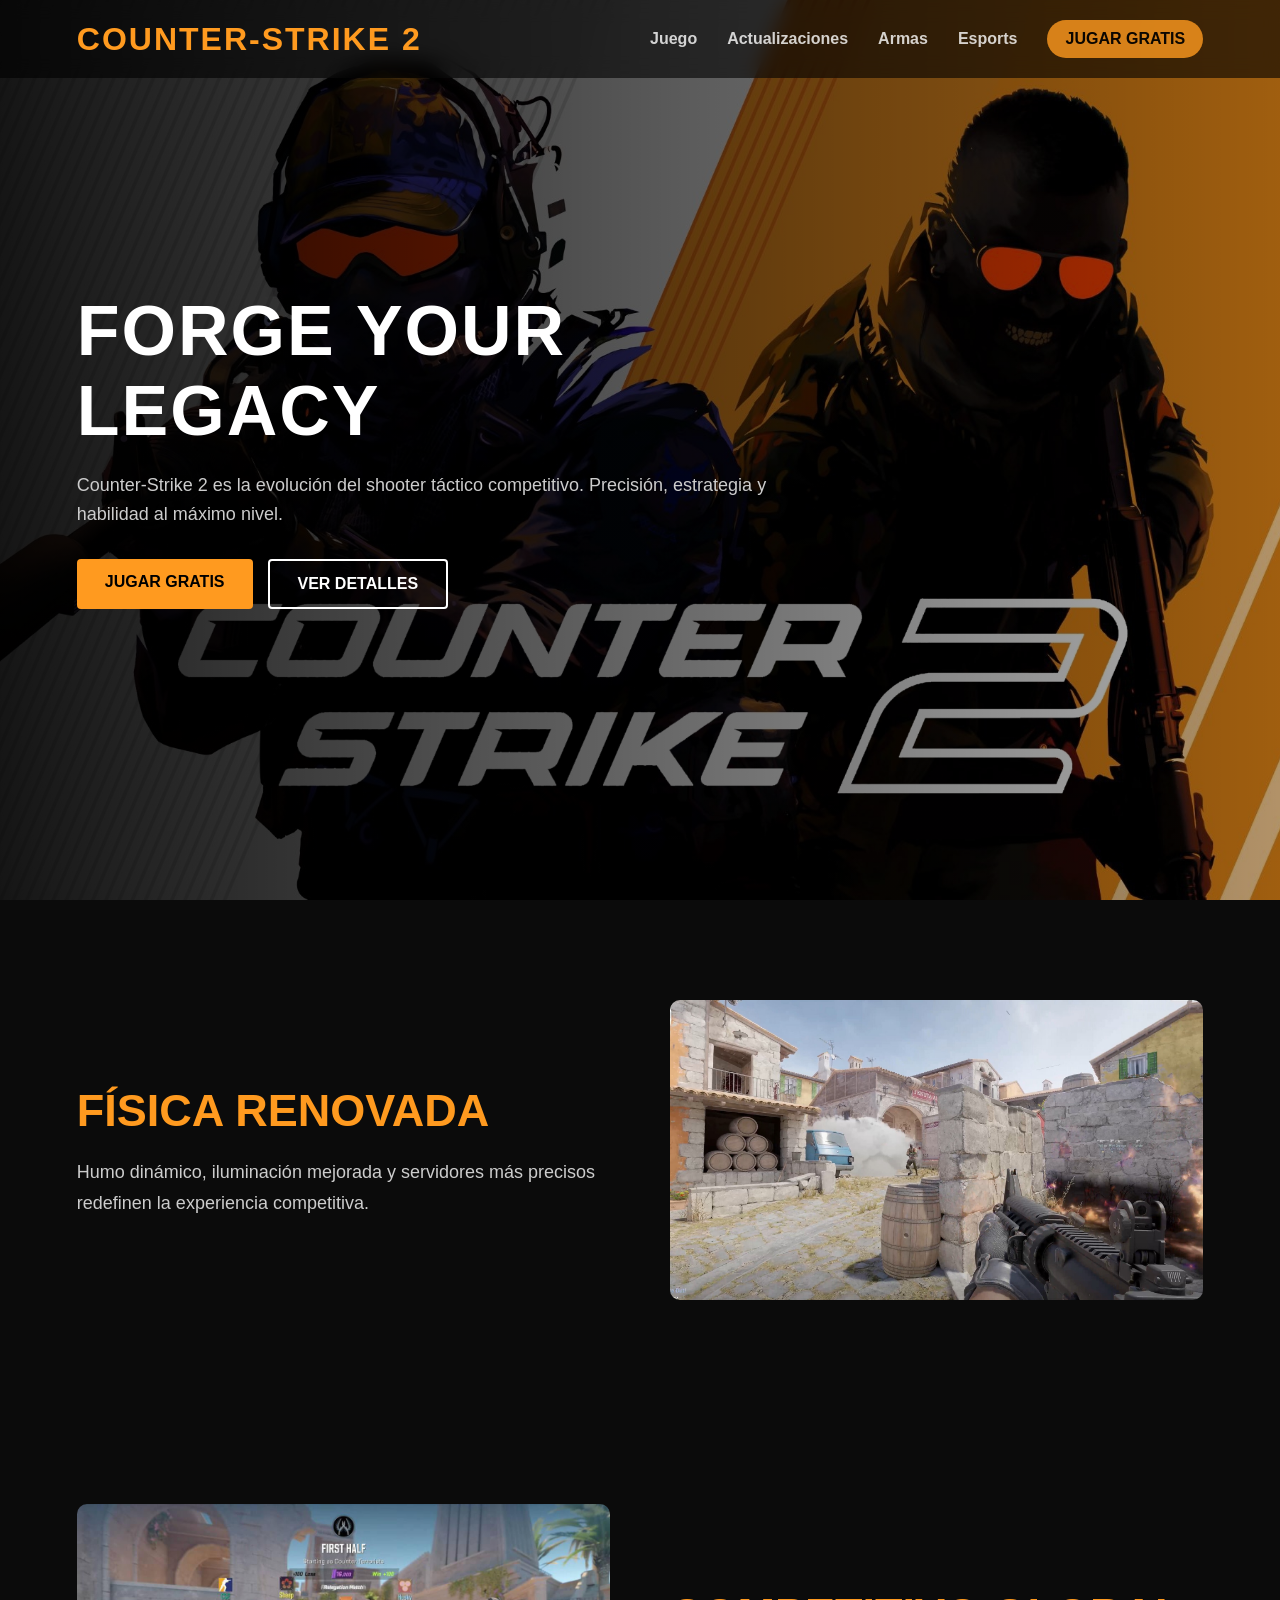
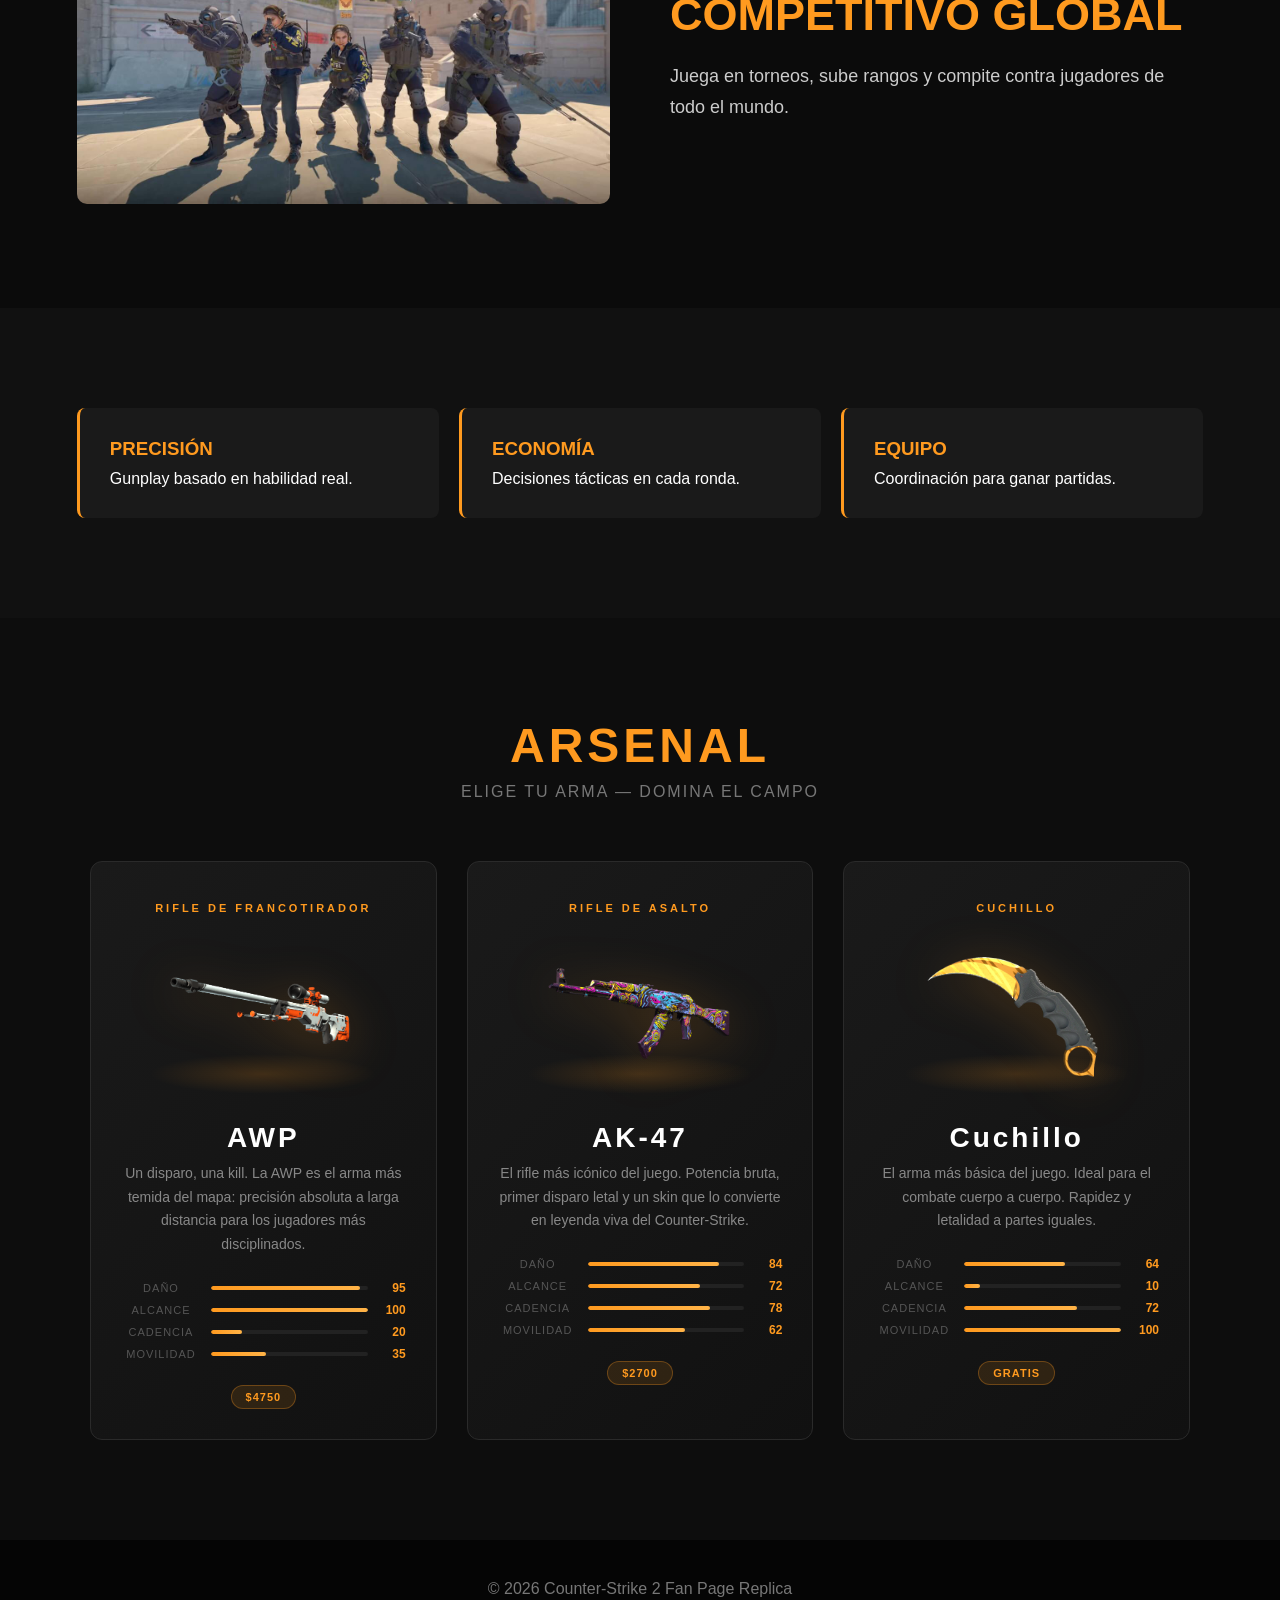
==== commit e4ca7e3b: "Arma Knife" ====
--- a/index.html
+++ b/index.html
@@ -12,152 +12,178 @@
 
   <!-- HEADER -->
   <header>
-    <div class="logo">COUNTER-STRIKE 2</div>
+    <h1 class="logo">COUNTER-STRIKE 2</h1>
     <nav>
       <a href="#">Juego</a>
       <a href="#">Actualizaciones</a>
-      <a href="#">Armas</a>
+      <a href="#armas">Armas</a>
       <a href="#">Esports</a>
       <a class="play" href="#">JUGAR GRATIS</a>
     </nav>
   </header>
 
-  <!-- HERO -->
-  <section class="hero">
-    <div class="hero-content">
-      <h1>FORGE YOUR LEGACY</h1>
-      <p>Counter-Strike 2 es la evolución del shooter táctico competitivo. Precisión, estrategia y habilidad al máximo nivel.</p>
-      <div class="buttons">
-        <a href="#" class="btn orange">JUGAR GRATIS</a>
-        <a href="#" class="btn outline">VER DETALLES</a>
+  <!-- INICIO -->
+  <main>
+    <article class="inicio">
+      <div class="inicio-content">
+        <h1>FORGE YOUR LEGACY</h1>
+        <p>Counter-Strike 2 es la evolución del shooter táctico competitivo. Precisión, estrategia y habilidad al máximo nivel.</p>
+        <div class="buttons">
+          <a href="#" class="btn orange">JUGAR GRATIS</a>
+          <a href="#" class="btn outline">VER DETALLES</a>
+        </div>
       </div>
-    </div>
-  </section>
+    </article>
 
-  <!-- FEATURE BLOCK -->
-  <section class="feature">
-    <div class="text">
-      <h2>FÍSICA RENOVADA</h2>
-      <p>Humo dinámico, iluminación mejorada y servidores más precisos redefinen la experiencia competitiva.</p>
-    </div>
-    <div class="image">
-      <img src="img/fisicas.jpg">
-    </div>
-  </section>
+    <!-- FÍSICA RENOVADA -->
+    <section class="feature">
+      <div class="text">
+        <h2>FÍSICA RENOVADA</h2>
+        <p>Humo dinámico, iluminación mejorada y servidores más precisos redefinen la experiencia competitiva.</p>
+      </div>
+      <div class="image">
+        <img src="img/fisicas.jpg">
+      </div>
+    </section>
 
-  <!-- FEATURE BLOCK REVERSE -->
-  <section class="feature reverse">
-    <div class="image">
-      <img src="img/InicioRonda.jpg">
-    </div>
-    <div class="text">
-      <h2>COMPETITIVO GLOBAL</h2>
-      <p>Juega en torneos, sube rangos y compite contra jugadores de todo el mundo.</p>
-    </div>
-  </section>
+    <!-- COMPETITIVO GLOBAL -->
+    <section class="feature reverse">
+      <div class="text">
+        <h2>COMPETITIVO GLOBAL</h2>
+        <p>Juega en torneos, sube rangos y compite contra jugadores de todo el mundo.</p>
+      </div>
+      <div class="image">
+        <img src="img/InicioRonda.jpg">
+      </div>
+    </section>
 
-  <!-- CARDS -->
-  <section class="cards">
-    <div class="card">
-      <h3>PRECISIÓN</h3>
-      <p>Gunplay basado en habilidad real.</p>
-    </div>
-    <div class="card">
-      <h3>ECONOMÍA</h3>
-      <p>Decisiones tácticas en cada ronda.</p>
-    </div>
-    <div class="card">
-      <h3>EQUIPO</h3>
-      <p>Coordinación para ganar partidas.</p>
-    </div>
-  </section>
+    <!-- CARDS -->
+    <section class="cards">
+      <div class="card">
+        <h3>PRECISIÓN</h3>
+        <p>Gunplay basado en habilidad real.</p>
+      </div>
+      <div class="card">
+        <h3>ECONOMÍA</h3>
+        <p>Decisiones tácticas en cada ronda.</p>
+      </div>
+      <div class="card">
+        <h3>EQUIPO</h3>
+        <p>Coordinación para ganar partidas.</p>
+      </div>
+    </section>
 
-  <!-- WEAPONS SECTION -->
-  <section class="weapons">
-    <h2 class="section-title">ARSENAL</h2>
-    <p class="section-sub">Elige tu arma — domina el campo</p>
+    <!-- ARMAS -->
+    <section class="armas" id="armas">
+      <h2 class="section-title">ARSENAL</h2>
+      <p class="section-sub">Elige tu arma — domina el campo</p>
 
-    <div class="weapons-grid">
+      <div class="armas-grid">
 
-      <!-- AWP -->
-      <div class="weapon-card">
-        <div class="weapon-type">Rifle de francotirador</div>
-        <div class="weapon-img-wrap">
-          <img src="img/awp.png" alt="AWP | Asiimov">
+        <!-- AWP -->
+        <div class="armas-card">
+          <div class="armas-type">Rifle de francotirador</div>
+          <div class="armas-img-wrap">
+            <img src="img/awp.png">
+          </div>
+          <div class="armas-name">AWP</div>
+          <p class="armas-desc">Un disparo, una kill. La AWP es el arma más temida del mapa: precisión absoluta a larga distancia para los jugadores más disciplinados.</p>
+          <div class="armas-stats">
+            <div class="stat-row">
+              <span class="stat-label">Daño</span>
+              <div class="stat-bar"><div class="stat-fill" style="width:95%"></div></div>
+              <span class="stat-value">95</span>
+            </div>
+            <div class="stat-row">
+              <span class="stat-label">Alcance</span>
+              <div class="stat-bar"><div class="stat-fill" style="width:100%"></div></div>
+              <span class="stat-value">100</span>
+            </div>
+            <div class="stat-row">
+              <span class="stat-label">Cadencia</span>
+              <div class="stat-bar"><div class="stat-fill" style="width:20%"></div></div>
+              <span class="stat-value">20</span>
+            </div>
+            <div class="stat-row">
+              <span class="stat-label">Movilidad</span>
+              <div class="stat-bar"><div class="stat-fill" style="width:35%"></div></div>
+              <span class="stat-value">35</span>
+            </div>
+          </div>
+          <span class="armas-badge">$4750</span>
         </div>
-        <div class="weapon-name">AWP</div>
-        <div class="weapon-skin">Asiimov · Field-Tested</div>
-        <p class="weapon-desc">Un disparo, un kill. La AWP es el arma más temida del mapa: precisión absoluta a larga distancia para los jugadores más disciplinados.</p>
-        <div class="weapon-stats">
-          <div class="stat-row">
-            <span class="stat-label">Daño</span>
-            <div class="stat-bar"><div class="stat-fill" style="width:95%"></div></div>
-            <span class="stat-value">95</span>
+
+        <!-- AK-47 -->
+        <div class="armas-card">
+          <div class="armas-type">Rifle de asalto</div>
+          <div class="armas-img-wrap">
+            <img src="img/ak-47.png">
           </div>
-          <div class="stat-row">
-            <span class="stat-label">Alcance</span>
-            <div class="stat-bar"><div class="stat-fill" style="width:100%"></div></div>
-            <span class="stat-value">100</span>
+          <div class="armas-name">AK-47</div>
+          <p class="armas-desc">El rifle más icónico del juego. Potencia bruta, primer disparo letal y un skin que lo convierte en leyenda viva del Counter-Strike.</p>
+          <div class="armas-stats">
+            <div class="stat-row">
+              <span class="stat-label">Daño</span>
+              <div class="stat-bar"><div class="stat-fill" style="width:84%"></div></div>
+              <span class="stat-value">84</span>
+            </div>
+            <div class="stat-row">
+              <span class="stat-label">Alcance</span>
+              <div class="stat-bar"><div class="stat-fill" style="width:72%"></div></div>
+              <span class="stat-value">72</span>
+            </div>
+            <div class="stat-row">
+              <span class="stat-label">Cadencia</span>
+              <div class="stat-bar"><div class="stat-fill" style="width:78%"></div></div>
+              <span class="stat-value">78</span>
+            </div>
+            <div class="stat-row">
+              <span class="stat-label">Movilidad</span>
+              <div class="stat-bar"><div class="stat-fill" style="width:62%"></div></div>
+              <span class="stat-value">62</span>
+            </div>
           </div>
-          <div class="stat-row">
-            <span class="stat-label">Cadencia</span>
-            <div class="stat-bar"><div class="stat-fill" style="width:20%"></div></div>
-            <span class="stat-value">20</span>
+          <span class="armas-badge">$2700</span>
+        </div>
+
+        <!-- Knife -->
+        <div class="armas-card">
+          <div class="armas-type">Cuchillo</div>
+          <div class="armas-img-wrap">
+            <img src="img/knife.png">
           </div>
-          <div class="stat-row">
-            <span class="stat-label">Movilidad</span>
-            <div class="stat-bar"><div class="stat-fill" style="width:35%"></div></div>
-            <span class="stat-value">35</span>
+          <div class="armas-name">Cuchillo</div>
+          <p class="armas-desc">El arma más básica del juego. Ideal para el combate cuerpo a cuerpo. Rapidez y letalidad a partes iguales.</p>
+          <div class="armas-stats">
+            <div class="stat-row">
+              <span class="stat-label">Daño</span>
+              <div class="stat-bar"><div class="stat-fill" style="width:64%"></div></div>
+              <span class="stat-value">64</span>
+            </div>
+            <div class="stat-row">
+              <span class="stat-label">Alcance</span>
+              <div class="stat-bar"><div class="stat-fill" style="width:10%"></div></div>
+              <span class="stat-value">10</span>
+            </div>
+            <div class="stat-row">
+              <span class="stat-label">Cadencia</span>
+              <div class="stat-bar"><div class="stat-fill" style="width:72%"></div></div>
+              <span class="stat-value">72</span>
+            </div>
+            <div class="stat-row">
+              <span class="stat-label">Movilidad</span>
+              <div class="stat-bar"><div class="stat-fill" style="width:100%"></div></div>
+              <span class="stat-value">100</span>
+            </div>
           </div>
+          <span class="armas-badge">Gratis</span>
         </div>
-        <span class="weapon-badge">$4750 · T / CT</span>
+
       </div>
+    </section> 
+  </main>
 
-      <!-- AK-47 -->
-      <div class="weapon-card">
-        <div class="weapon-type">Rifle de asalto</div>
-        <div class="weapon-img-wrap">
-          <img src="img/ak47.png" alt="AK-47 | Neon Revolution">
-        </div>
-        <div class="weapon-name">AK-47</div>
-        <div class="weapon-skin">Neon Revolution · Minimal Wear</div>
-        <p class="weapon-desc">El rifle más icónico del juego. Potencia bruta, primer disparo letal y un skin que lo convierte en leyenda viva del Counter-Strike.</p>
-        <div class="weapon-stats">
-          <div class="stat-row">
-            <span class="stat-label">Daño</span>
-            <div class="stat-bar"><div class="stat-fill" style="width:84%"></div></div>
-            <span class="stat-value">84</span>
-          </div>
-          <div class="stat-row">
-            <span class="stat-label">Alcance</span>
-            <div class="stat-bar"><div class="stat-fill" style="width:72%"></div></div>
-            <span class="stat-value">72</span>
-          </div>
-          <div class="stat-row">
-            <span class="stat-label">Cadencia</span>
-            <div class="stat-bar"><div class="stat-fill" style="width:78%"></div></div>
-            <span class="stat-value">78</span>
-          </div>
-          <div class="stat-row">
-            <span class="stat-label">Movilidad</span>
-            <div class="stat-bar"><div class="stat-fill" style="width:62%"></div></div>
-            <span class="stat-value">62</span>
-          </div>
-        </div>
-        <span class="weapon-badge">$2700 · Solo T</span>
-      </div>
 
-    </div>
-  </section>
-
-  <!-- BIG IMAGE SECTION -->
-  <section class="big">
-    <div class="big-content">
-      <h2>THE NEXT GENERATION OF CS</h2>
-      <p>Un nuevo estándar en shooters competitivos.</p>
-      <a href="#" class="btn orange">EXPLORAR</a>
-    </div>
-  </section>
 
   <!-- FOOTER -->
   <footer>
--- a/css/pagina.css
+++ b/css/pagina.css
@@ -58,9 +58,9 @@
   font-weight:bold;
 }
 
-/* HERO */
-
-.hero{
+/* INICIO */
+
+.inicio{
   height:100vh;
   background:url("../img/fondoCounterStrike.jpg");
   background-size:cover;
@@ -71,24 +71,24 @@
   position:relative;
 }
 
-.hero::before{
+.inicio::before{
   content:"";
   position:absolute;
   inset:0;
   background:linear-gradient(to right, rgba(0,0,0,0.9), rgba(0,0,0,0.3));
 }
 
-.hero-content{
+.inicio-content{
   position:relative;
   max-width:700px;
 }
 
-.hero h1{
+.inicio h1{
   font-size:70px;
   letter-spacing:2px;
 }
 
-.hero p{
+.inicio p{
   margin-top:20px;
   color:#ccc;
   line-height:1.6;
@@ -190,42 +190,6 @@
   color:#ff9a1f;
 }
 
-/* BIG SECTION */
-
-.big{
-  height:70vh;
-  background:url("img/inicio.gif");
-  background-size:cover;
-  background-position:center;
-  display:flex;
-  align-items:center;
-  justify-content:center;
-  text-align:center;
-  position:relative;
-}
-
-.big::before{
-  content:"";
-  position:absolute;
-  inset:0;
-  background:rgba(0,0,0,0.6);
-}
-
-.big-content{
-  position:relative;
-  max-width:800px;
-}
-
-.big h2{
-  font-size:50px;
-  margin-bottom:15px;
-}
-
-.big p{
-  color:#ddd;
-  margin-bottom:25px;
-}
-
 /* FOOTER */
 
 footer{
@@ -235,15 +199,15 @@
   color:#777;
 }
 
-/* WEAPONS SECTION */
-
-.weapons{
+/* ARMAS */
+
+.armas{
   padding:100px 6%;
   background:#0d0d0d;
   text-align:center;
 }
 
-.weapons .section-title{
+.armas .section-title{
   font-size:48px;
   font-weight:900;
   letter-spacing:4px;
@@ -252,7 +216,7 @@
   text-transform:uppercase;
 }
 
-.weapons .section-sub{
+.armas .section-sub{
   color:#777;
   font-size:16px;
   letter-spacing:2px;
@@ -260,7 +224,7 @@
   text-transform:uppercase;
 }
 
-.weapons-grid{
+.armas-grid{
   display:grid;
   grid-template-columns:repeat(auto-fit,minmax(340px,1fr));
   gap:30px;
@@ -268,7 +232,7 @@
   margin:0 auto;
 }
 
-.weapon-card{
+.armas-card{
   background:linear-gradient(135deg,#1a1a1a 0%,#111 100%);
   border:1px solid #2a2a2a;
   border-radius:12px;
@@ -279,7 +243,7 @@
   cursor:pointer;
 }
 
-.weapon-card::before{
+.armas-card::before{
   content:"";
   position:absolute;
   top:0; left:0; right:0;
@@ -289,17 +253,17 @@
   transition:opacity 0.3s ease;
 }
 
-.weapon-card:hover{
+.armas-card:hover{
   transform:translateY(-8px);
   border-color:#ff9a1f44;
   box-shadow:0 20px 60px rgba(255,154,31,0.15);
 }
 
-.weapon-card:hover::before{
+.armas-card:hover::before{
   opacity:1;
 }
 
-.weapon-type{
+.armas-type{
   font-size:11px;
   letter-spacing:3px;
   color:#ff9a1f;
@@ -308,7 +272,7 @@
   margin-bottom:20px;
 }
 
-.weapon-img-wrap{
+.armas-img-wrap{
   position:relative;
   height:160px;
   display:flex;
@@ -317,7 +281,7 @@
   margin-bottom:28px;
 }
 
-.weapon-img-wrap::after{
+.armas-img-wrap::after{
   content:"";
   position:absolute;
   bottom:0; left:10%; right:10%;
@@ -326,7 +290,7 @@
   pointer-events:none;
 }
 
-.weapon-img-wrap img{
+.armas-img-wrap img{
   max-width:100%;
   max-height:140px;
   object-fit:contain;
@@ -334,12 +298,12 @@
   transition:transform 0.4s ease, filter 0.4s ease;
 }
 
-.weapon-card:hover .weapon-img-wrap img{
+.armas-card:hover .armas-img-wrap img{
   transform:scale(1.06) translateY(-4px);
   filter:drop-shadow(0 16px 36px rgba(255,154,31,0.45));
 }
 
-.weapon-name{
+.armas-name{
   font-size:28px;
   font-weight:900;
   letter-spacing:3px;
@@ -347,22 +311,14 @@
   margin-bottom:8px;
 }
 
-.weapon-skin{
-  font-size:13px;
-  color:#ff9a1f;
-  font-weight:600;
-  letter-spacing:1px;
-  margin-bottom:16px;
-}
-
-.weapon-desc{
+.armas-desc{
   color:#888;
   font-size:14px;
   line-height:1.7;
   margin-bottom:24px;
 }
 
-.weapon-stats{
+.armas-stats{
   display:flex;
   flex-direction:column;
   gap:8px;
@@ -407,7 +363,7 @@
   text-align:right;
 }
 
-.weapon-badge{
+.armas-badge{
   display:inline-block;
   padding:5px 14px;
   background:rgba(255,154,31,0.12);
@@ -418,22 +374,4 @@
   font-weight:700;
   letter-spacing:1px;
   text-transform:uppercase;
-}
-
-/* RESPONSIVE */
-
-@media(max-width:900px){
-
-  .hero h1{
-    font-size:40px;
-  }
-
-  .feature{
-    flex-direction:column;
-  }
-
-  .weapons-grid{
-    grid-template-columns:1fr;
-  }
-
 }
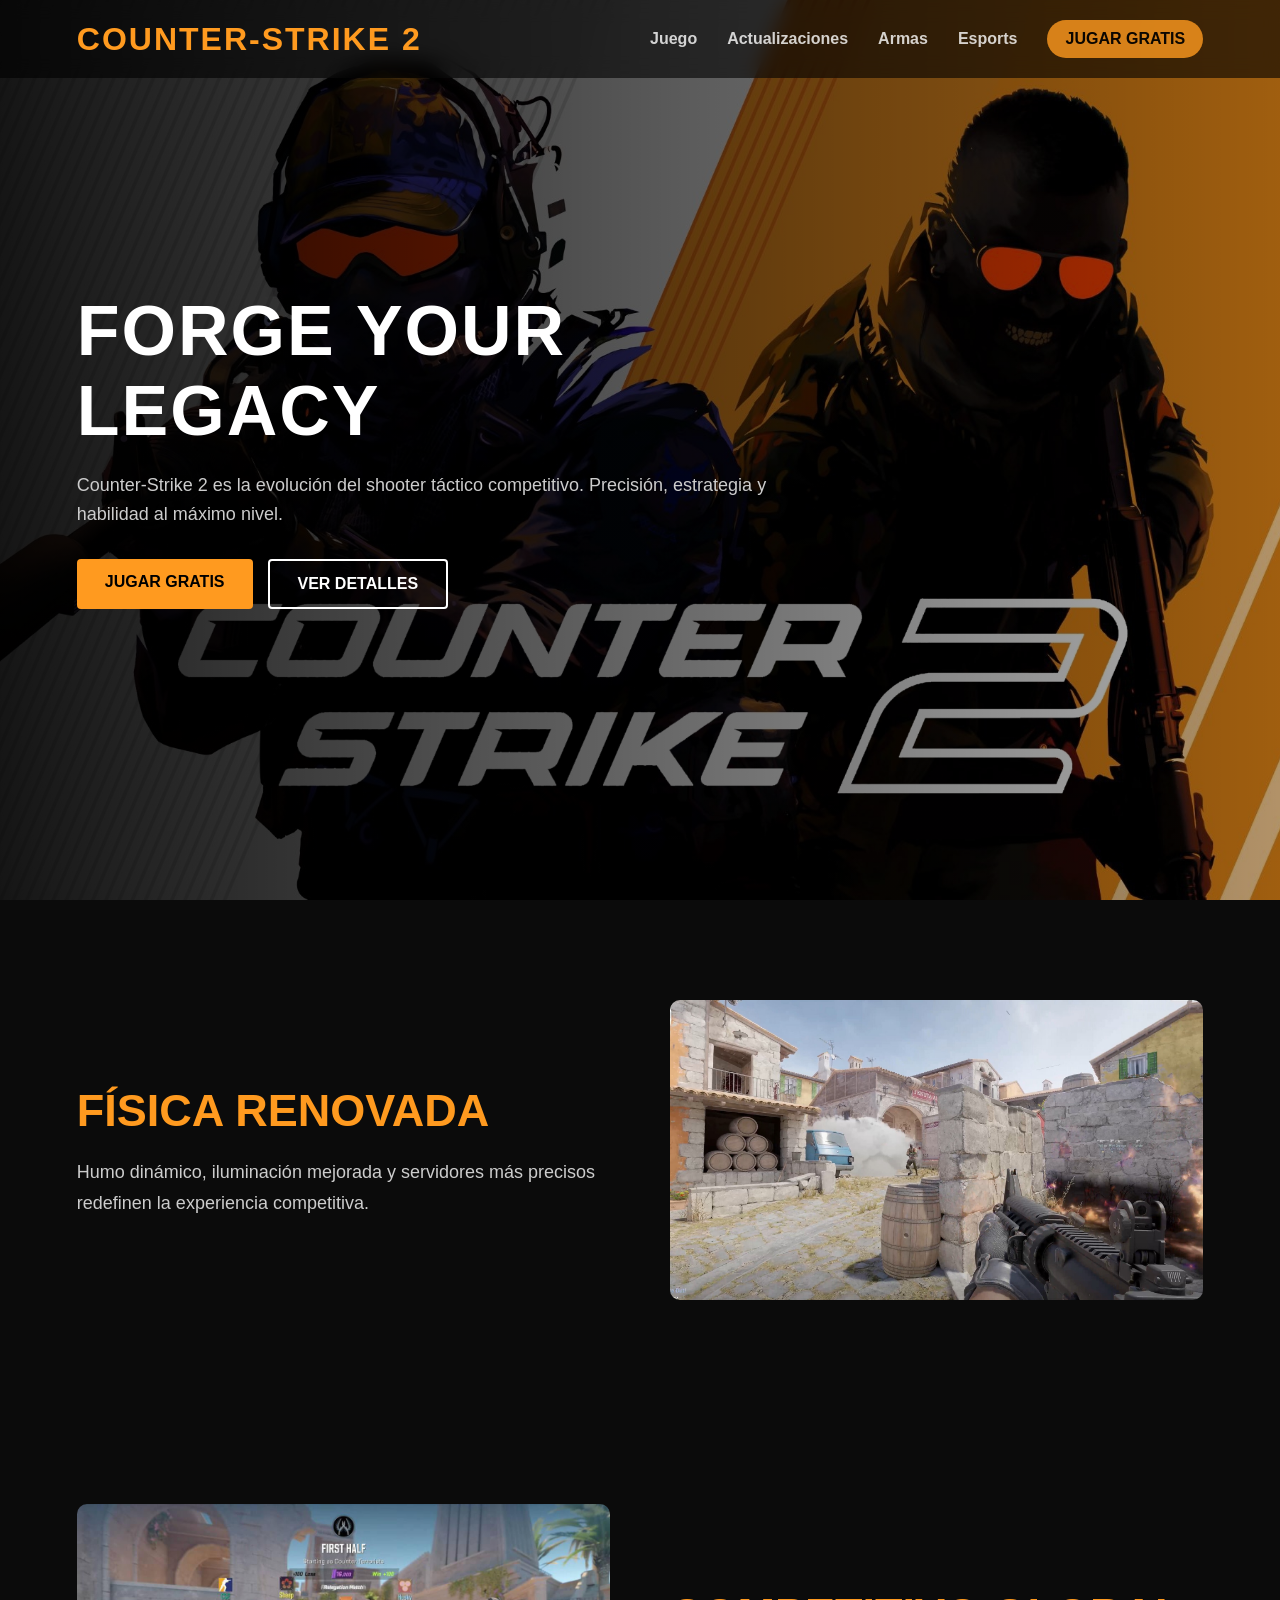
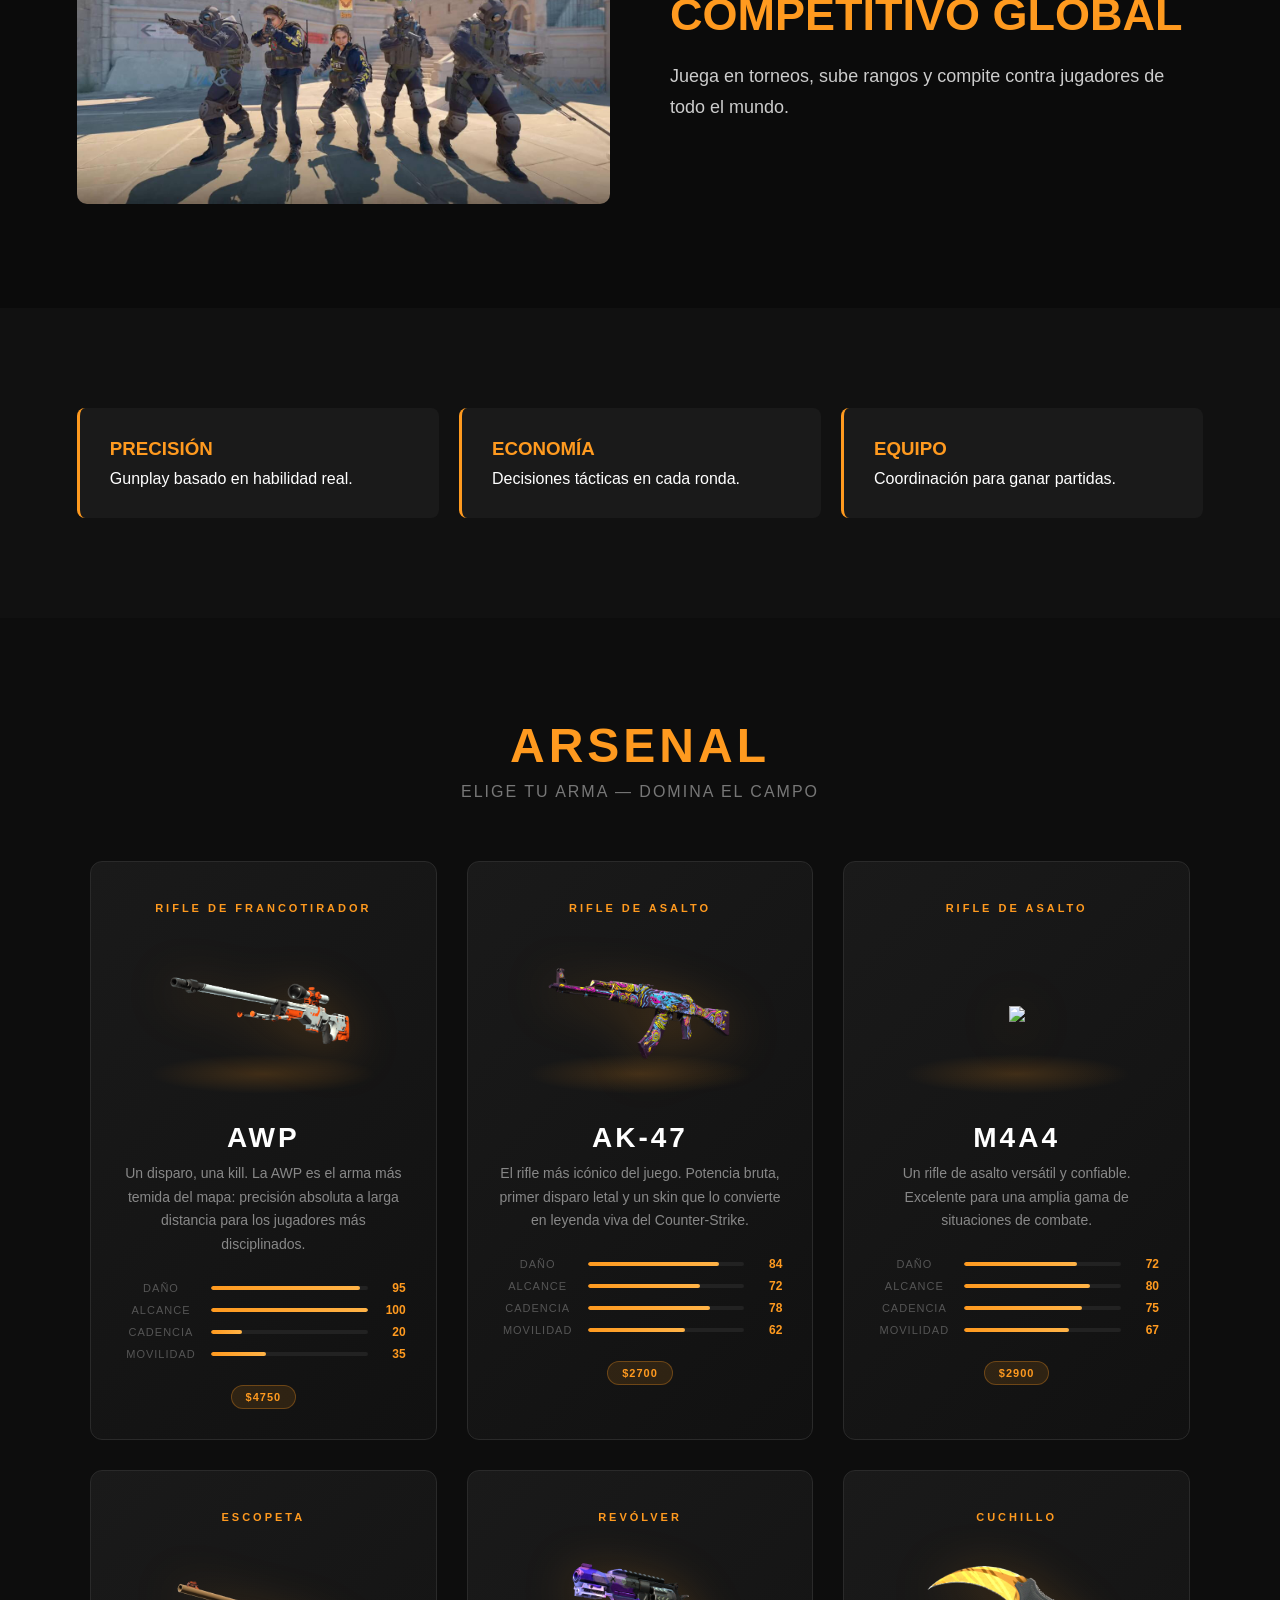
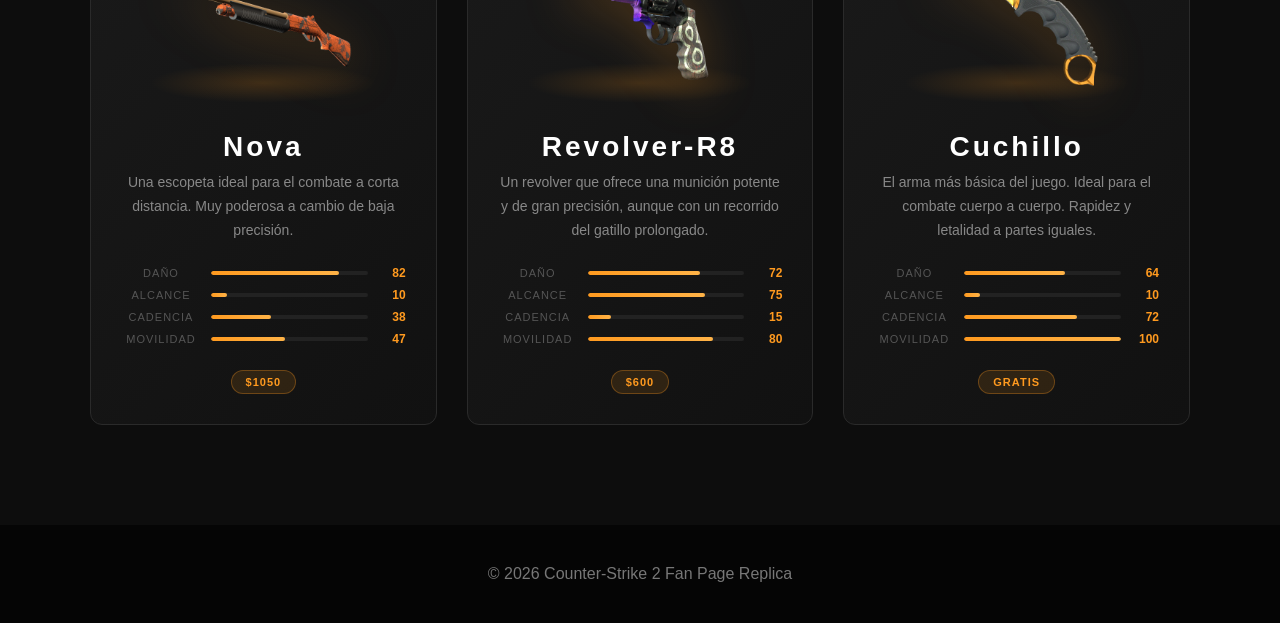
==== commit 1a3b13c0: "Todas las armas añadidas" ====
--- a/index.html
+++ b/index.html
@@ -36,7 +36,7 @@
     </article>
 
     <!-- FÍSICA RENOVADA -->
-    <section class="feature">
+    <section class="info">
       <div class="text">
         <h2>FÍSICA RENOVADA</h2>
         <p>Humo dinámico, iluminación mejorada y servidores más precisos redefinen la experiencia competitiva.</p>
@@ -47,7 +47,7 @@
     </section>
 
     <!-- COMPETITIVO GLOBAL -->
-    <section class="feature reverse">
+    <section class="info reverse">
       <div class="text">
         <h2>COMPETITIVO GLOBAL</h2>
         <p>Juega en torneos, sube rangos y compite contra jugadores de todo el mundo.</p>
@@ -146,6 +146,105 @@
           <span class="armas-badge">$2700</span>
         </div>
 
+        <!-- M4A4 -->
+        <div class="armas-card">
+          <div class="armas-type">Rifle de asalto</div>
+          <div class="armas-img-wrap">
+            <img src="img/m4a4.png">
+          </div>
+          <div class="armas-name">M4A4</div>
+          <p class="armas-desc">Un rifle de asalto versátil y confiable. Excelente para una amplia gama de situaciones de combate.</p>
+          <div class="armas-stats">
+            <div class="stat-row">
+              <span class="stat-label">Daño</span>
+              <div class="stat-bar"><div class="stat-fill" style="width:72%"></div></div>
+              <span class="stat-value">72</span>
+            </div>
+            <div class="stat-row">
+              <span class="stat-label">Alcance</span>
+              <div class="stat-bar"><div class="stat-fill" style="width:80%"></div></div>
+              <span class="stat-value">80</span>
+            </div>
+            <div class="stat-row">
+              <span class="stat-label">Cadencia</span>
+              <div class="stat-bar"><div class="stat-fill" style="width:75%"></div></div>
+              <span class="stat-value">75</span>
+            </div>
+            <div class="stat-row">
+              <span class="stat-label">Movilidad</span>
+              <div class="stat-bar"><div class="stat-fill" style="width:67%"></div></div>
+              <span class="stat-value">67</span>
+            </div>
+          </div>
+          <span class="armas-badge">$2900</span>
+        </div>
+
+        <!-- Nova -->
+        <div class="armas-card">
+          <div class="armas-type">Escopeta</div>
+          <div class="armas-img-wrap">
+            <img src="img/nova.png">
+          </div>
+          <div class="armas-name">Nova</div>
+          <p class="armas-desc">Una escopeta ideal para el combate a corta distancia. Muy poderosa a cambio de baja precisión.</p>
+          <div class="armas-stats">
+            <div class="stat-row">
+              <span class="stat-label">Daño</span>
+              <div class="stat-bar"><div class="stat-fill" style="width:82%"></div></div>
+              <span class="stat-value">82</span>
+            </div>
+            <div class="stat-row">
+              <span class="stat-label">Alcance</span>
+              <div class="stat-bar"><div class="stat-fill" style="width:10%"></div></div>
+              <span class="stat-value">10</span>
+            </div>
+            <div class="stat-row">
+              <span class="stat-label">Cadencia</span>
+              <div class="stat-bar"><div class="stat-fill" style="width:38%"></div></div>
+              <span class="stat-value">38</span>
+            </div>
+            <div class="stat-row">
+              <span class="stat-label">Movilidad</span>
+              <div class="stat-bar"><div class="stat-fill" style="width:47%"></div></div>
+              <span class="stat-value">47</span>
+            </div>
+          </div>
+          <span class="armas-badge">$1050</span>
+        </div>
+
+        <!-- Revolver-R8 -->
+        <div class="armas-card">
+          <div class="armas-type">Revólver</div>
+          <div class="armas-img-wrap">
+            <img src="img/Revolver-R8.png">
+          </div>
+          <div class="armas-name">Revolver-R8</div>
+          <p class="armas-desc">Un revolver que ofrece una munición potente y de gran precisión, aunque con un recorrido del gatillo prolongado.</p>
+          <div class="armas-stats">
+            <div class="stat-row">
+              <span class="stat-label">Daño</span>
+              <div class="stat-bar"><div class="stat-fill" style="width:72%"></div></div>
+              <span class="stat-value">72</span>
+            </div>
+            <div class="stat-row">
+              <span class="stat-label">Alcance</span>
+              <div class="stat-bar"><div class="stat-fill" style="width:75%"></div></div>
+              <span class="stat-value">75</span>
+            </div>
+            <div class="stat-row">
+              <span class="stat-label">Cadencia</span>
+              <div class="stat-bar"><div class="stat-fill" style="width:15%"></div></div>
+              <span class="stat-value">15</span>
+            </div>
+            <div class="stat-row">
+              <span class="stat-label">Movilidad</span>
+              <div class="stat-bar"><div class="stat-fill" style="width:80%"></div></div>
+              <span class="stat-value">80</span>
+            </div>
+          </div>
+          <span class="armas-badge">$600</span>
+        </div>
+
         <!-- Knife -->
         <div class="armas-card">
           <div class="armas-type">Cuchillo</div>
@@ -182,8 +281,6 @@
       </div>
     </section> 
   </main>
-
-
 
   <!-- FOOTER -->
   <footer>
--- a/css/pagina.css
+++ b/css/pagina.css
@@ -130,7 +130,7 @@
 
 /* FEATURE SECTIONS */
 
-.feature{
+.info{
   display:flex;
   align-items:center;
   justify-content:space-between;
@@ -138,27 +138,27 @@
   gap:60px;
 }
 
-.feature .text{
+.info .text{
   flex:1;
 }
 
-.feature h2{
+.info h2{
   font-size:45px;
   margin-bottom:20px;
   color:#ff9a1f;
 }
 
-.feature p{
+.info p{
   color:#ccc;
   line-height:1.7;
   font-size:18px;
 }
 
-.feature .image{
+.info .image{
   flex:1;
 }
 
-.feature img{
+.info img{
   width:100%;
   border-radius:10px;
 }
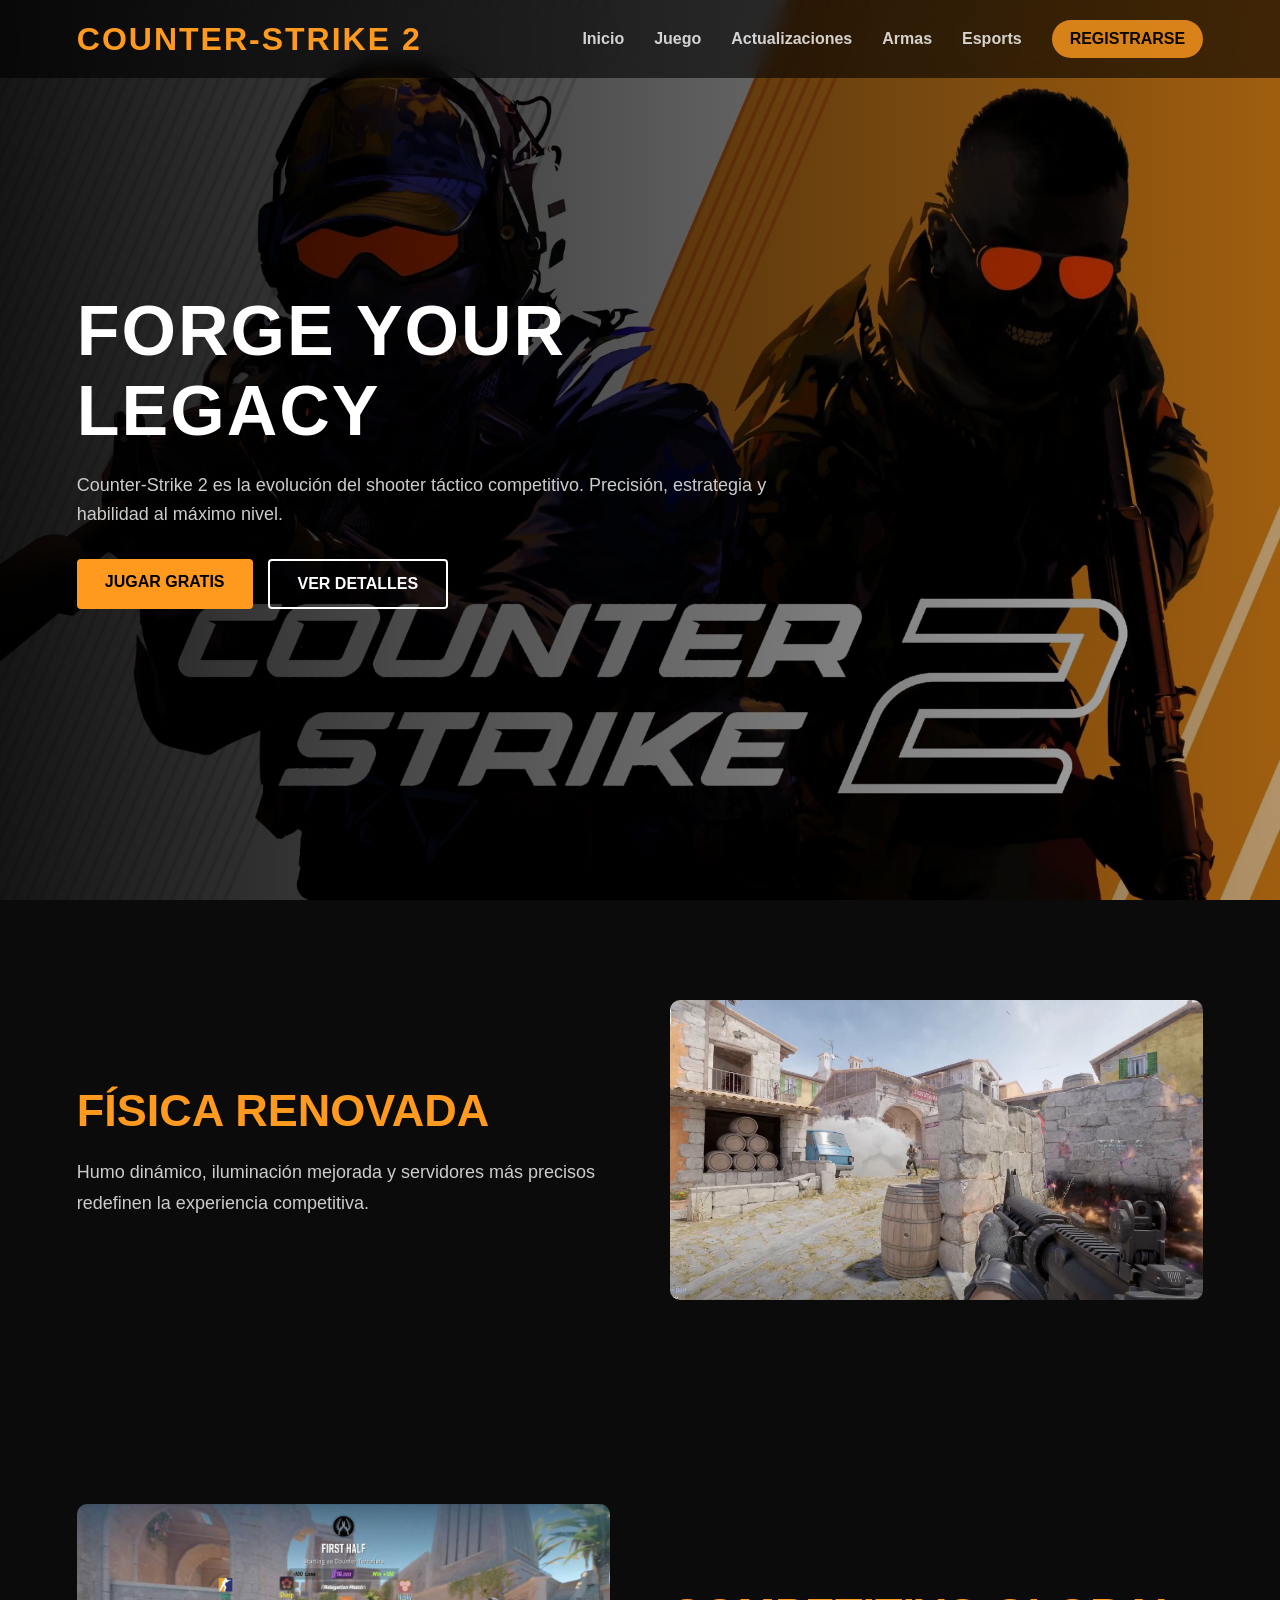
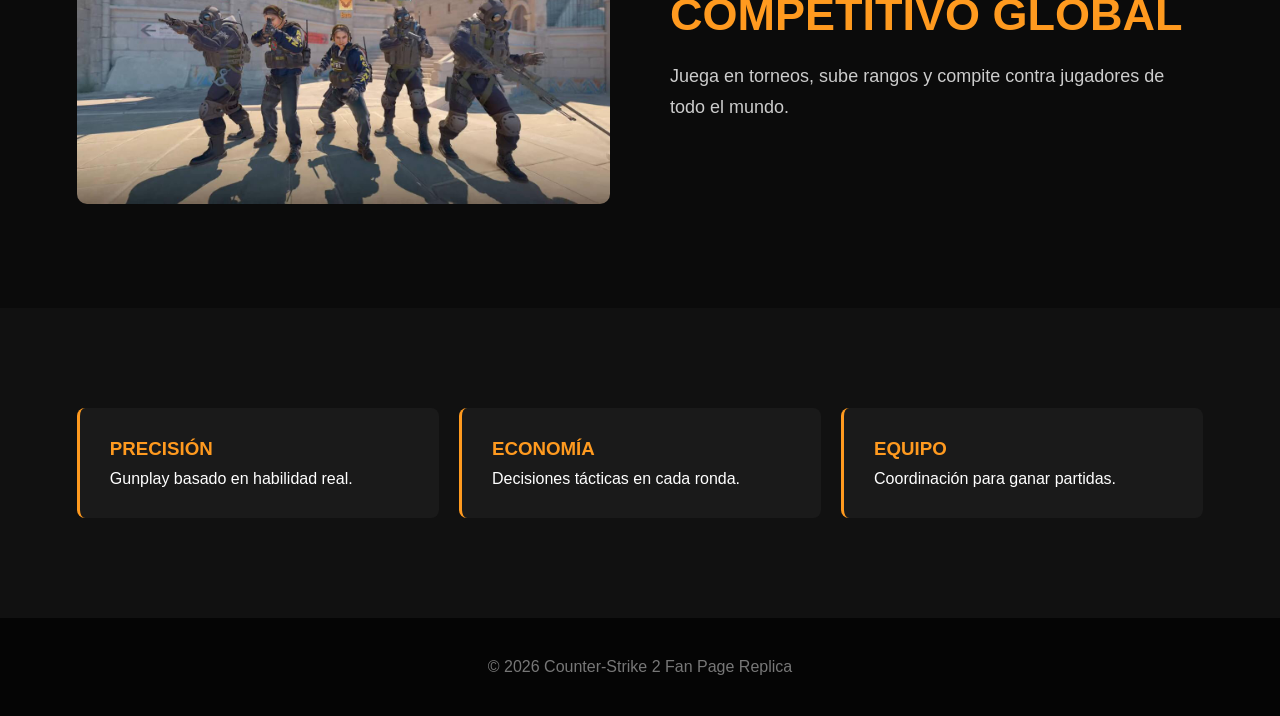
==== commit 09d4a37e: "paginas cambiadas" ====
--- a/index.html
+++ b/index.html
@@ -14,11 +14,12 @@
   <header>
     <h1 class="logo">COUNTER-STRIKE 2</h1>
     <nav>
-      <a href="#">Juego</a>
-      <a href="#">Actualizaciones</a>
-      <a href="#armas">Armas</a>
-      <a href="#">Esports</a>
-      <a class="play" href="#">JUGAR GRATIS</a>
+      <a href="#">Inicio</a>
+      <a href="juego.html">Juego</a>
+      <a href="actualizaciones.html">Actualizaciones</a>
+      <a href="armas.html">Armas</a>
+      <a href="esports.html">Esports</a>
+      <a class="play" href="registrarse.html">REGISTRARSE</a>
     </nav>
   </header>
 
@@ -72,216 +73,7 @@
         <p>Coordinación para ganar partidas.</p>
       </div>
     </section>
-
-    <!-- ARMAS -->
-    <section class="armas" id="armas">
-      <h2 class="section-title">ARSENAL</h2>
-      <p class="section-sub">Elige tu arma — domina el campo</p>
-
-      <div class="armas-grid">
-
-        <!-- AWP -->
-        <div class="armas-card">
-          <div class="armas-type">Rifle de francotirador</div>
-          <div class="armas-img-wrap">
-            <img src="img/awp.png">
-          </div>
-          <div class="armas-name">AWP</div>
-          <p class="armas-desc">Un disparo, una kill. La AWP es el arma más temida del mapa: precisión absoluta a larga distancia para los jugadores más disciplinados.</p>
-          <div class="armas-stats">
-            <div class="stat-row">
-              <span class="stat-label">Daño</span>
-              <div class="stat-bar"><div class="stat-fill" style="width:95%"></div></div>
-              <span class="stat-value">95</span>
-            </div>
-            <div class="stat-row">
-              <span class="stat-label">Alcance</span>
-              <div class="stat-bar"><div class="stat-fill" style="width:100%"></div></div>
-              <span class="stat-value">100</span>
-            </div>
-            <div class="stat-row">
-              <span class="stat-label">Cadencia</span>
-              <div class="stat-bar"><div class="stat-fill" style="width:20%"></div></div>
-              <span class="stat-value">20</span>
-            </div>
-            <div class="stat-row">
-              <span class="stat-label">Movilidad</span>
-              <div class="stat-bar"><div class="stat-fill" style="width:35%"></div></div>
-              <span class="stat-value">35</span>
-            </div>
-          </div>
-          <span class="armas-badge">$4750</span>
-        </div>
-
-        <!-- AK-47 -->
-        <div class="armas-card">
-          <div class="armas-type">Rifle de asalto</div>
-          <div class="armas-img-wrap">
-            <img src="img/ak-47.png">
-          </div>
-          <div class="armas-name">AK-47</div>
-          <p class="armas-desc">El rifle más icónico del juego. Potencia bruta, primer disparo letal y un skin que lo convierte en leyenda viva del Counter-Strike.</p>
-          <div class="armas-stats">
-            <div class="stat-row">
-              <span class="stat-label">Daño</span>
-              <div class="stat-bar"><div class="stat-fill" style="width:84%"></div></div>
-              <span class="stat-value">84</span>
-            </div>
-            <div class="stat-row">
-              <span class="stat-label">Alcance</span>
-              <div class="stat-bar"><div class="stat-fill" style="width:72%"></div></div>
-              <span class="stat-value">72</span>
-            </div>
-            <div class="stat-row">
-              <span class="stat-label">Cadencia</span>
-              <div class="stat-bar"><div class="stat-fill" style="width:78%"></div></div>
-              <span class="stat-value">78</span>
-            </div>
-            <div class="stat-row">
-              <span class="stat-label">Movilidad</span>
-              <div class="stat-bar"><div class="stat-fill" style="width:62%"></div></div>
-              <span class="stat-value">62</span>
-            </div>
-          </div>
-          <span class="armas-badge">$2700</span>
-        </div>
-
-        <!-- M4A4 -->
-        <div class="armas-card">
-          <div class="armas-type">Rifle de asalto</div>
-          <div class="armas-img-wrap">
-            <img src="img/m4a4.png">
-          </div>
-          <div class="armas-name">M4A4</div>
-          <p class="armas-desc">Un rifle de asalto versátil y confiable. Excelente para una amplia gama de situaciones de combate.</p>
-          <div class="armas-stats">
-            <div class="stat-row">
-              <span class="stat-label">Daño</span>
-              <div class="stat-bar"><div class="stat-fill" style="width:72%"></div></div>
-              <span class="stat-value">72</span>
-            </div>
-            <div class="stat-row">
-              <span class="stat-label">Alcance</span>
-              <div class="stat-bar"><div class="stat-fill" style="width:80%"></div></div>
-              <span class="stat-value">80</span>
-            </div>
-            <div class="stat-row">
-              <span class="stat-label">Cadencia</span>
-              <div class="stat-bar"><div class="stat-fill" style="width:75%"></div></div>
-              <span class="stat-value">75</span>
-            </div>
-            <div class="stat-row">
-              <span class="stat-label">Movilidad</span>
-              <div class="stat-bar"><div class="stat-fill" style="width:67%"></div></div>
-              <span class="stat-value">67</span>
-            </div>
-          </div>
-          <span class="armas-badge">$2900</span>
-        </div>
-
-        <!-- Nova -->
-        <div class="armas-card">
-          <div class="armas-type">Escopeta</div>
-          <div class="armas-img-wrap">
-            <img src="img/nova.png">
-          </div>
-          <div class="armas-name">Nova</div>
-          <p class="armas-desc">Una escopeta ideal para el combate a corta distancia. Muy poderosa a cambio de baja precisión.</p>
-          <div class="armas-stats">
-            <div class="stat-row">
-              <span class="stat-label">Daño</span>
-              <div class="stat-bar"><div class="stat-fill" style="width:82%"></div></div>
-              <span class="stat-value">82</span>
-            </div>
-            <div class="stat-row">
-              <span class="stat-label">Alcance</span>
-              <div class="stat-bar"><div class="stat-fill" style="width:10%"></div></div>
-              <span class="stat-value">10</span>
-            </div>
-            <div class="stat-row">
-              <span class="stat-label">Cadencia</span>
-              <div class="stat-bar"><div class="stat-fill" style="width:38%"></div></div>
-              <span class="stat-value">38</span>
-            </div>
-            <div class="stat-row">
-              <span class="stat-label">Movilidad</span>
-              <div class="stat-bar"><div class="stat-fill" style="width:47%"></div></div>
-              <span class="stat-value">47</span>
-            </div>
-          </div>
-          <span class="armas-badge">$1050</span>
-        </div>
-
-        <!-- Revolver-R8 -->
-        <div class="armas-card">
-          <div class="armas-type">Revólver</div>
-          <div class="armas-img-wrap">
-            <img src="img/Revolver-R8.png">
-          </div>
-          <div class="armas-name">Revolver-R8</div>
-          <p class="armas-desc">Un revolver que ofrece una munición potente y de gran precisión, aunque con un recorrido del gatillo prolongado.</p>
-          <div class="armas-stats">
-            <div class="stat-row">
-              <span class="stat-label">Daño</span>
-              <div class="stat-bar"><div class="stat-fill" style="width:72%"></div></div>
-              <span class="stat-value">72</span>
-            </div>
-            <div class="stat-row">
-              <span class="stat-label">Alcance</span>
-              <div class="stat-bar"><div class="stat-fill" style="width:75%"></div></div>
-              <span class="stat-value">75</span>
-            </div>
-            <div class="stat-row">
-              <span class="stat-label">Cadencia</span>
-              <div class="stat-bar"><div class="stat-fill" style="width:15%"></div></div>
-              <span class="stat-value">15</span>
-            </div>
-            <div class="stat-row">
-              <span class="stat-label">Movilidad</span>
-              <div class="stat-bar"><div class="stat-fill" style="width:80%"></div></div>
-              <span class="stat-value">80</span>
-            </div>
-          </div>
-          <span class="armas-badge">$600</span>
-        </div>
-
-        <!-- Knife -->
-        <div class="armas-card">
-          <div class="armas-type">Cuchillo</div>
-          <div class="armas-img-wrap">
-            <img src="img/knife.png">
-          </div>
-          <div class="armas-name">Cuchillo</div>
-          <p class="armas-desc">El arma más básica del juego. Ideal para el combate cuerpo a cuerpo. Rapidez y letalidad a partes iguales.</p>
-          <div class="armas-stats">
-            <div class="stat-row">
-              <span class="stat-label">Daño</span>
-              <div class="stat-bar"><div class="stat-fill" style="width:64%"></div></div>
-              <span class="stat-value">64</span>
-            </div>
-            <div class="stat-row">
-              <span class="stat-label">Alcance</span>
-              <div class="stat-bar"><div class="stat-fill" style="width:10%"></div></div>
-              <span class="stat-value">10</span>
-            </div>
-            <div class="stat-row">
-              <span class="stat-label">Cadencia</span>
-              <div class="stat-bar"><div class="stat-fill" style="width:72%"></div></div>
-              <span class="stat-value">72</span>
-            </div>
-            <div class="stat-row">
-              <span class="stat-label">Movilidad</span>
-              <div class="stat-bar"><div class="stat-fill" style="width:100%"></div></div>
-              <span class="stat-value">100</span>
-            </div>
-          </div>
-          <span class="armas-badge">Gratis</span>
-        </div>
-
-      </div>
-    </section> 
   </main>
-
   <!-- FOOTER -->
   <footer>
     <p>© 2026 Counter-Strike 2 Fan Page Replica</p>
--- a/css/pagina.css
+++ b/css/pagina.css
@@ -190,6 +190,130 @@
   color:#ff9a1f;
 }
 
+.pagina-wrapper {
+  display: flex;
+  align-items: flex-start;
+  gap: 30px;
+}
+
+.pagina-wrapper main {
+  flex: 1;
+  min-width: 0;
+}
+
+.noticias {
+  position: sticky;
+  top: 90px;
+  width: 320px;
+  flex-shrink: 0;
+  background: #111;
+  border: 1px solid #2a2a2a;
+  border-top: 3px solid #ff9a1f;
+  border-radius: 10px;
+  overflow: hidden;
+  margin: 40px 0;
+}
+.aside-header {
+  background: linear-gradient(135deg, #1a1a1a, #111);
+  padding: 20px 24px;
+  border-bottom: 1px solid #2a2a2a;
+}
+
+.aside-header h3 {
+  color: #ff9a1f;
+  font-size: 16px;
+  letter-spacing: 2px;
+  text-transform: uppercase;
+}
+
+.aside-noticia {
+  padding: 16px 24px;
+  border-bottom: 1px solid #1a1a1a;
+  transition: background 0.3s;
+}
+
+.aside-noticia:hover {
+  background: #1a1a1a;
+}
+
+.aside-noticia.destacada {
+  background: rgba(255, 154, 31, 0.05);
+  border-left: 3px solid #ff9a1f;
+}
+
+.aside-tag {
+  display: inline-block;
+  font-size: 10px;
+  font-weight: 700;
+  letter-spacing: 1px;
+  color: black;
+  background: #ff9a1f;
+  padding: 3px 8px;
+  border-radius: 3px;
+  margin-bottom: 8px;
+  text-transform: uppercase;
+}
+
+.aside-tag.torneo {
+  background: #4fc3f7;
+}
+
+.aside-tag.skins {
+  background: #ce93d8;
+}
+
+.aside-noticia p {
+  color: #bbb;
+  font-size: 13px;
+  line-height: 1.6;
+  margin-bottom: 6px;
+}
+
+.aside-fecha {
+  font-size: 11px;
+  color: #555;
+  letter-spacing: 1px;
+}
+
+.aside-ranking {
+  padding: 20px 24px;
+}
+
+.aside-ranking h4 {
+  color: #ff9a1f;
+  font-size: 12px;
+  letter-spacing: 2px;
+  text-transform: uppercase;
+  margin-bottom: 14px;
+}
+
+.aside-ranking ol {
+  list-style: none;
+  display: flex;
+  flex-direction: column;
+  gap: 10px;
+}
+
+.aside-ranking ol li {
+  color: #ccc;
+  font-size: 14px;
+  display: flex;
+  align-items: center;
+  gap: 12px;
+  transition: color 0.3s;
+}
+
+.aside-ranking ol li:hover {
+  color: #ff9a1f;
+}
+
+.rank-num {
+  color: #ff9a1f;
+  font-weight: 900;
+  font-size: 13px;
+  width: 24px;
+}
+
 /* FOOTER */
 
 footer{
@@ -197,181 +321,4 @@
   text-align:center;
   background:#050505;
   color:#777;
-}
-
-/* ARMAS */
-
-.armas{
-  padding:100px 6%;
-  background:#0d0d0d;
-  text-align:center;
-}
-
-.armas .section-title{
-  font-size:48px;
-  font-weight:900;
-  letter-spacing:4px;
-  color:#ff9a1f;
-  margin-bottom:10px;
-  text-transform:uppercase;
-}
-
-.armas .section-sub{
-  color:#777;
-  font-size:16px;
-  letter-spacing:2px;
-  margin-bottom:60px;
-  text-transform:uppercase;
-}
-
-.armas-grid{
-  display:grid;
-  grid-template-columns:repeat(auto-fit,minmax(340px,1fr));
-  gap:30px;
-  max-width:1100px;
-  margin:0 auto;
-}
-
-.armas-card{
-  background:linear-gradient(135deg,#1a1a1a 0%,#111 100%);
-  border:1px solid #2a2a2a;
-  border-radius:12px;
-  padding:40px 30px 30px;
-  position:relative;
-  overflow:hidden;
-  transition:transform 0.3s ease, border-color 0.3s ease, box-shadow 0.3s ease;
-  cursor:pointer;
-}
-
-.armas-card::before{
-  content:"";
-  position:absolute;
-  top:0; left:0; right:0;
-  height:3px;
-  background:linear-gradient(90deg, transparent, #ff9a1f, transparent);
-  opacity:0;
-  transition:opacity 0.3s ease;
-}
-
-.armas-card:hover{
-  transform:translateY(-8px);
-  border-color:#ff9a1f44;
-  box-shadow:0 20px 60px rgba(255,154,31,0.15);
-}
-
-.armas-card:hover::before{
-  opacity:1;
-}
-
-.armas-type{
-  font-size:11px;
-  letter-spacing:3px;
-  color:#ff9a1f;
-  text-transform:uppercase;
-  font-weight:700;
-  margin-bottom:20px;
-}
-
-.armas-img-wrap{
-  position:relative;
-  height:160px;
-  display:flex;
-  align-items:center;
-  justify-content:center;
-  margin-bottom:28px;
-}
-
-.armas-img-wrap::after{
-  content:"";
-  position:absolute;
-  bottom:0; left:10%; right:10%;
-  height:40px;
-  background:radial-gradient(ellipse at center, rgba(255,154,31,0.18) 0%, transparent 70%);
-  pointer-events:none;
-}
-
-.armas-img-wrap img{
-  max-width:100%;
-  max-height:140px;
-  object-fit:contain;
-  filter:drop-shadow(0 8px 24px rgba(255,154,31,0.25));
-  transition:transform 0.4s ease, filter 0.4s ease;
-}
-
-.armas-card:hover .armas-img-wrap img{
-  transform:scale(1.06) translateY(-4px);
-  filter:drop-shadow(0 16px 36px rgba(255,154,31,0.45));
-}
-
-.armas-name{
-  font-size:28px;
-  font-weight:900;
-  letter-spacing:3px;
-  color:white;
-  margin-bottom:8px;
-}
-
-.armas-desc{
-  color:#888;
-  font-size:14px;
-  line-height:1.7;
-  margin-bottom:24px;
-}
-
-.armas-stats{
-  display:flex;
-  flex-direction:column;
-  gap:8px;
-  margin-bottom:24px;
-}
-
-.stat-row{
-  display:flex;
-  align-items:center;
-  gap:10px;
-}
-
-.stat-label{
-  font-size:11px;
-  color:#555;
-  letter-spacing:1px;
-  text-transform:uppercase;
-  width:80px;
-  flex-shrink:0;
-}
-
-.stat-bar{
-  flex:1;
-  height:4px;
-  background:#222;
-  border-radius:2px;
-  overflow:hidden;
-}
-
-.stat-fill{
-  height:100%;
-  background:linear-gradient(90deg,#ff9a1f,#ffb347);
-  border-radius:2px;
-  transition:width 0.8s ease;
-}
-
-.stat-value{
-  font-size:12px;
-  color:#ff9a1f;
-  font-weight:700;
-  width:28px;
-  text-align:right;
-}
-
-.armas-badge{
-  display:inline-block;
-  padding:5px 14px;
-  background:rgba(255,154,31,0.12);
-  border:1px solid rgba(255,154,31,0.3);
-  border-radius:20px;
-  font-size:11px;
-  color:#ff9a1f;
-  font-weight:700;
-  letter-spacing:1px;
-  text-transform:uppercase;
 }
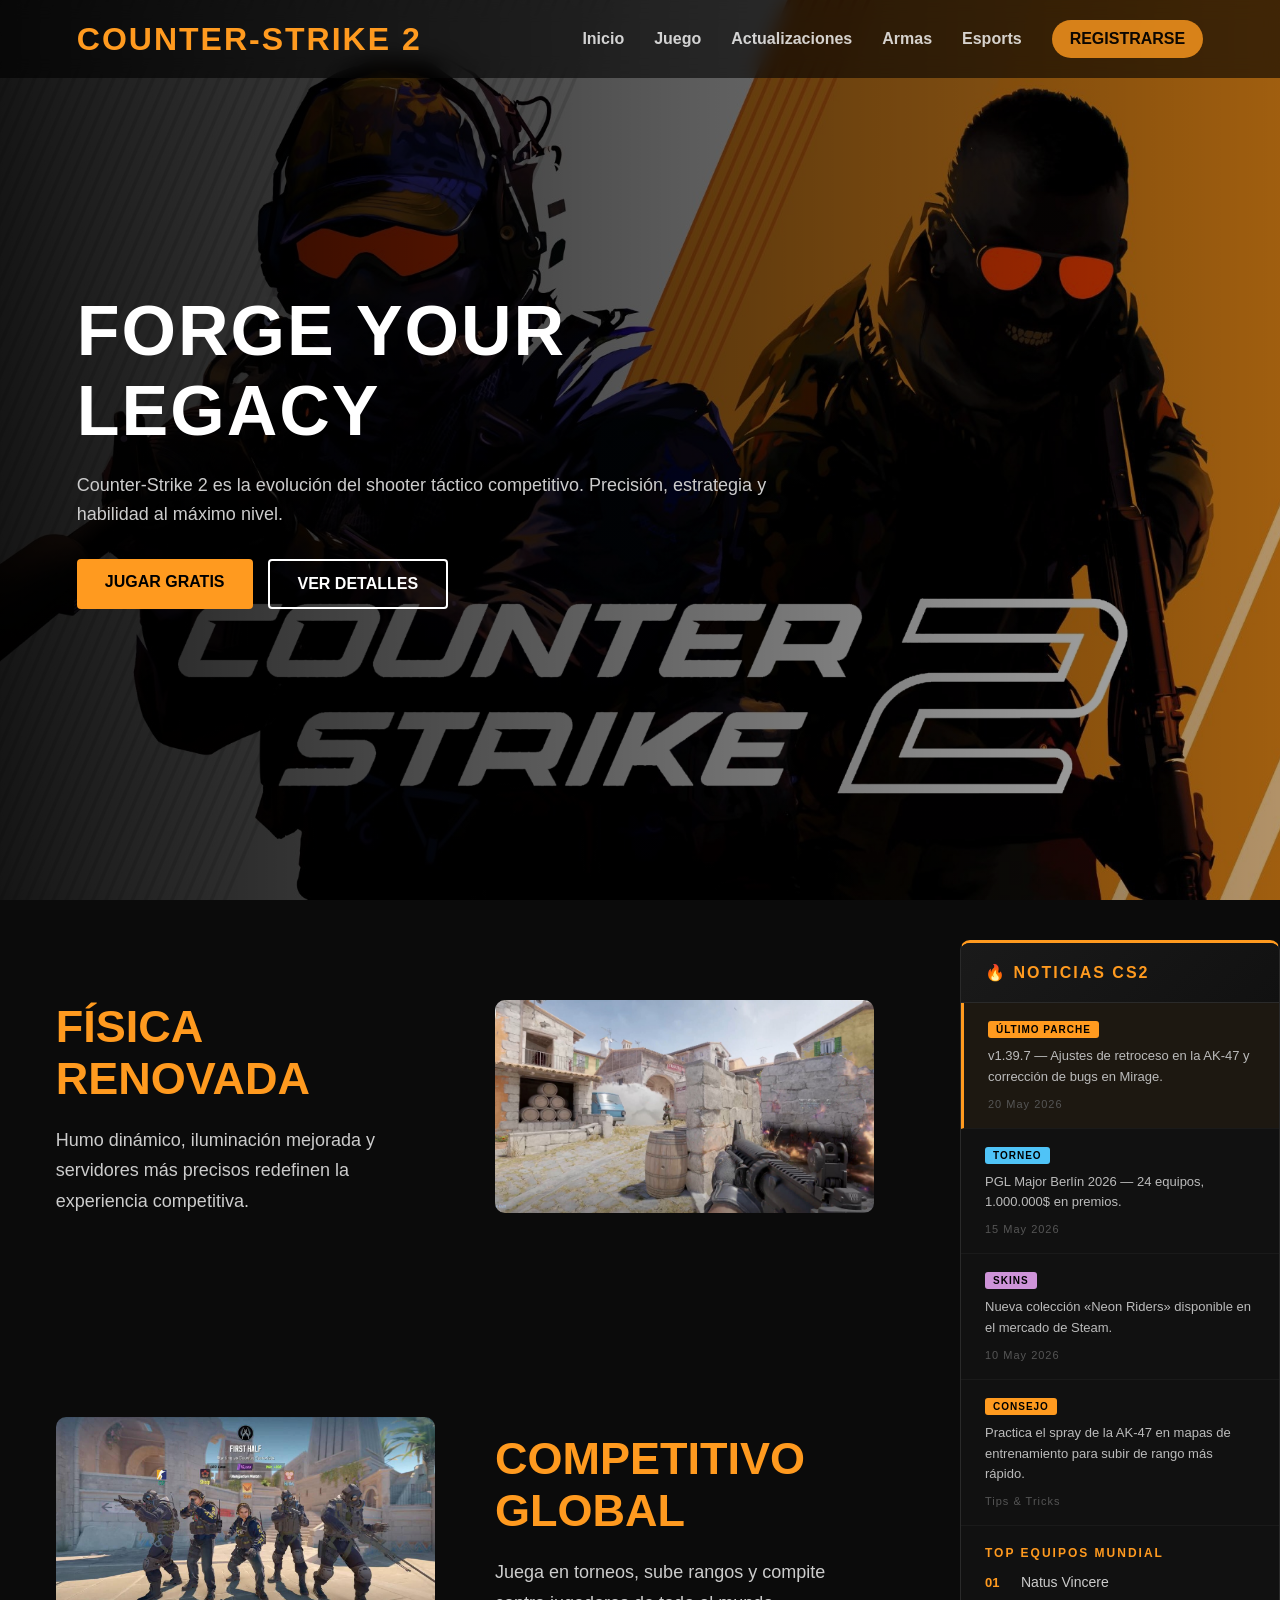
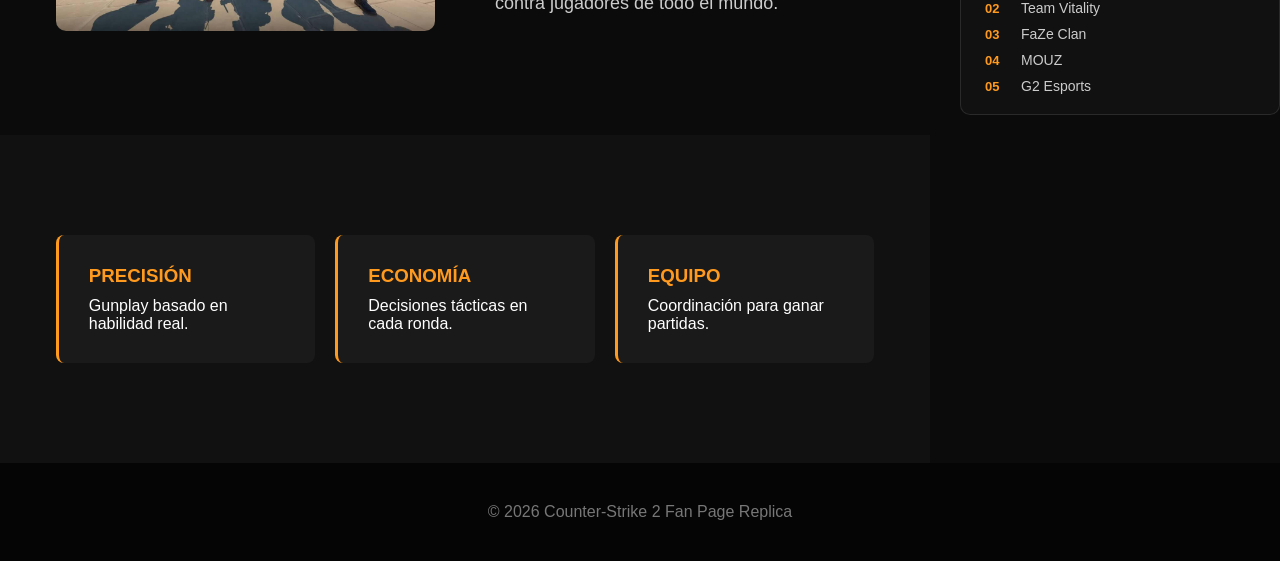
==== commit 10b369bd: "Merge branch 'main' of https://github.com/XaviMG05/P-gina-Web-Completa" ====
--- a/index.html
+++ b/index.html
@@ -23,57 +23,107 @@
     </nav>
   </header>
 
-  <!-- INICIO -->
-  <main>
-    <article class="inicio">
-      <div class="inicio-content">
-        <h1>FORGE YOUR LEGACY</h1>
-        <p>Counter-Strike 2 es la evolución del shooter táctico competitivo. Precisión, estrategia y habilidad al máximo nivel.</p>
-        <div class="buttons">
-          <a href="#" class="btn orange">JUGAR GRATIS</a>
-          <a href="#" class="btn outline">VER DETALLES</a>
+  <!-- HERO -->
+  <article class="inicio">
+    <div class="inicio-content">
+      <h1>FORGE YOUR LEGACY</h1>
+      <p>Counter-Strike 2 es la evolución del shooter táctico competitivo. Precisión, estrategia y habilidad al máximo nivel.</p>
+      <div class="buttons">
+        <a href="#" class="btn orange">JUGAR GRATIS</a>
+        <a href="#" class="btn outline">VER DETALLES</a>
+      </div>
+    </div>
+  </article>
+
+  <!-- WRAPPER: main + aside en fila -->
+  <div class="pagina-wrapper">
+
+    <main>
+
+      <!-- FÍSICA RENOVADA -->
+      <section class="info">
+        <div class="text">
+          <h2>FÍSICA RENOVADA</h2>
+          <p>Humo dinámico, iluminación mejorada y servidores más precisos redefinen la experiencia competitiva.</p>
         </div>
+        <div class="image">
+          <img src="img/fisicas.jpg" alt="Física renovada CS2">
+        </div>
+      </section>
+
+      <!-- COMPETITIVO GLOBAL -->
+      <section class="info reverse">
+        <div class="text">
+          <h2>COMPETITIVO GLOBAL</h2>
+          <p>Juega en torneos, sube rangos y compite contra jugadores de todo el mundo.</p>
+        </div>
+        <div class="image">
+          <img src="img/InicioRonda.jpg" alt="Competitivo global CS2">
+        </div>
+      </section>
+
+      <!-- CARDS -->
+      <section class="cards">
+        <div class="card">
+          <h3>PRECISIÓN</h3>
+          <p>Gunplay basado en habilidad real.</p>
+        </div>
+        <div class="card">
+          <h3>ECONOMÍA</h3>
+          <p>Decisiones tácticas en cada ronda.</p>
+        </div>
+        <div class="card">
+          <h3>EQUIPO</h3>
+          <p>Coordinación para ganar partidas.</p>
+        </div>
+      </section>
+
+    </main>
+
+    <!-- ASIDE -->
+    <aside class="noticias">
+      <div class="aside-header">
+        <h3>🔥 NOTICIAS CS2</h3>
       </div>
-    </article>
 
-    <!-- FÍSICA RENOVADA -->
-    <section class="info">
-      <div class="text">
-        <h2>FÍSICA RENOVADA</h2>
-        <p>Humo dinámico, iluminación mejorada y servidores más precisos redefinen la experiencia competitiva.</p>
+      <div class="aside-noticia destacada">
+        <span class="aside-tag">ÚLTIMO PARCHE</span>
+        <p>v1.39.7 — Ajustes de retroceso en la AK-47 y corrección de bugs en Mirage.</p>
+        <span class="aside-fecha">20 May 2026</span>
       </div>
-      <div class="image">
-        <img src="img/fisicas.jpg">
+
+      <div class="aside-noticia">
+        <span class="aside-tag torneo">TORNEO</span>
+        <p>PGL Major Berlín 2026 — 24 equipos, 1.000.000$ en premios.</p>
+        <span class="aside-fecha">15 May 2026</span>
       </div>
-    </section>
 
-    <!-- COMPETITIVO GLOBAL -->
-    <section class="info reverse">
-      <div class="text">
-        <h2>COMPETITIVO GLOBAL</h2>
-        <p>Juega en torneos, sube rangos y compite contra jugadores de todo el mundo.</p>
+      <div class="aside-noticia">
+        <span class="aside-tag skins">SKINS</span>
+        <p>Nueva colección «Neon Riders» disponible en el mercado de Steam.</p>
+        <span class="aside-fecha">10 May 2026</span>
       </div>
-      <div class="image">
-        <img src="img/InicioRonda.jpg">
+
+      <div class="aside-noticia">
+        <span class="aside-tag">CONSEJO</span>
+        <p>Practica el spray de la AK-47 en mapas de entrenamiento para subir de rango más rápido.</p>
+        <span class="aside-fecha">Tips & Tricks</span>
       </div>
-    </section>
 
-    <!-- CARDS -->
-    <section class="cards">
-      <div class="card">
-        <h3>PRECISIÓN</h3>
-        <p>Gunplay basado en habilidad real.</p>
+      <div class="aside-ranking">
+        <h4>TOP EQUIPOS MUNDIAL</h4>
+        <ol>
+          <li><span class="rank-num">01</span> Natus Vincere</li>
+          <li><span class="rank-num">02</span> Team Vitality</li>
+          <li><span class="rank-num">03</span> FaZe Clan</li>
+          <li><span class="rank-num">04</span> MOUZ</li>
+          <li><span class="rank-num">05</span> G2 Esports</li>
+        </ol>
       </div>
-      <div class="card">
-        <h3>ECONOMÍA</h3>
-        <p>Decisiones tácticas en cada ronda.</p>
-      </div>
-      <div class="card">
-        <h3>EQUIPO</h3>
-        <p>Coordinación para ganar partidas.</p>
-      </div>
-    </section>
-  </main>
+    </aside>
+
+  </div>
+
   <!-- FOOTER -->
   <footer>
     <p>© 2026 Counter-Strike 2 Fan Page Replica</p>
